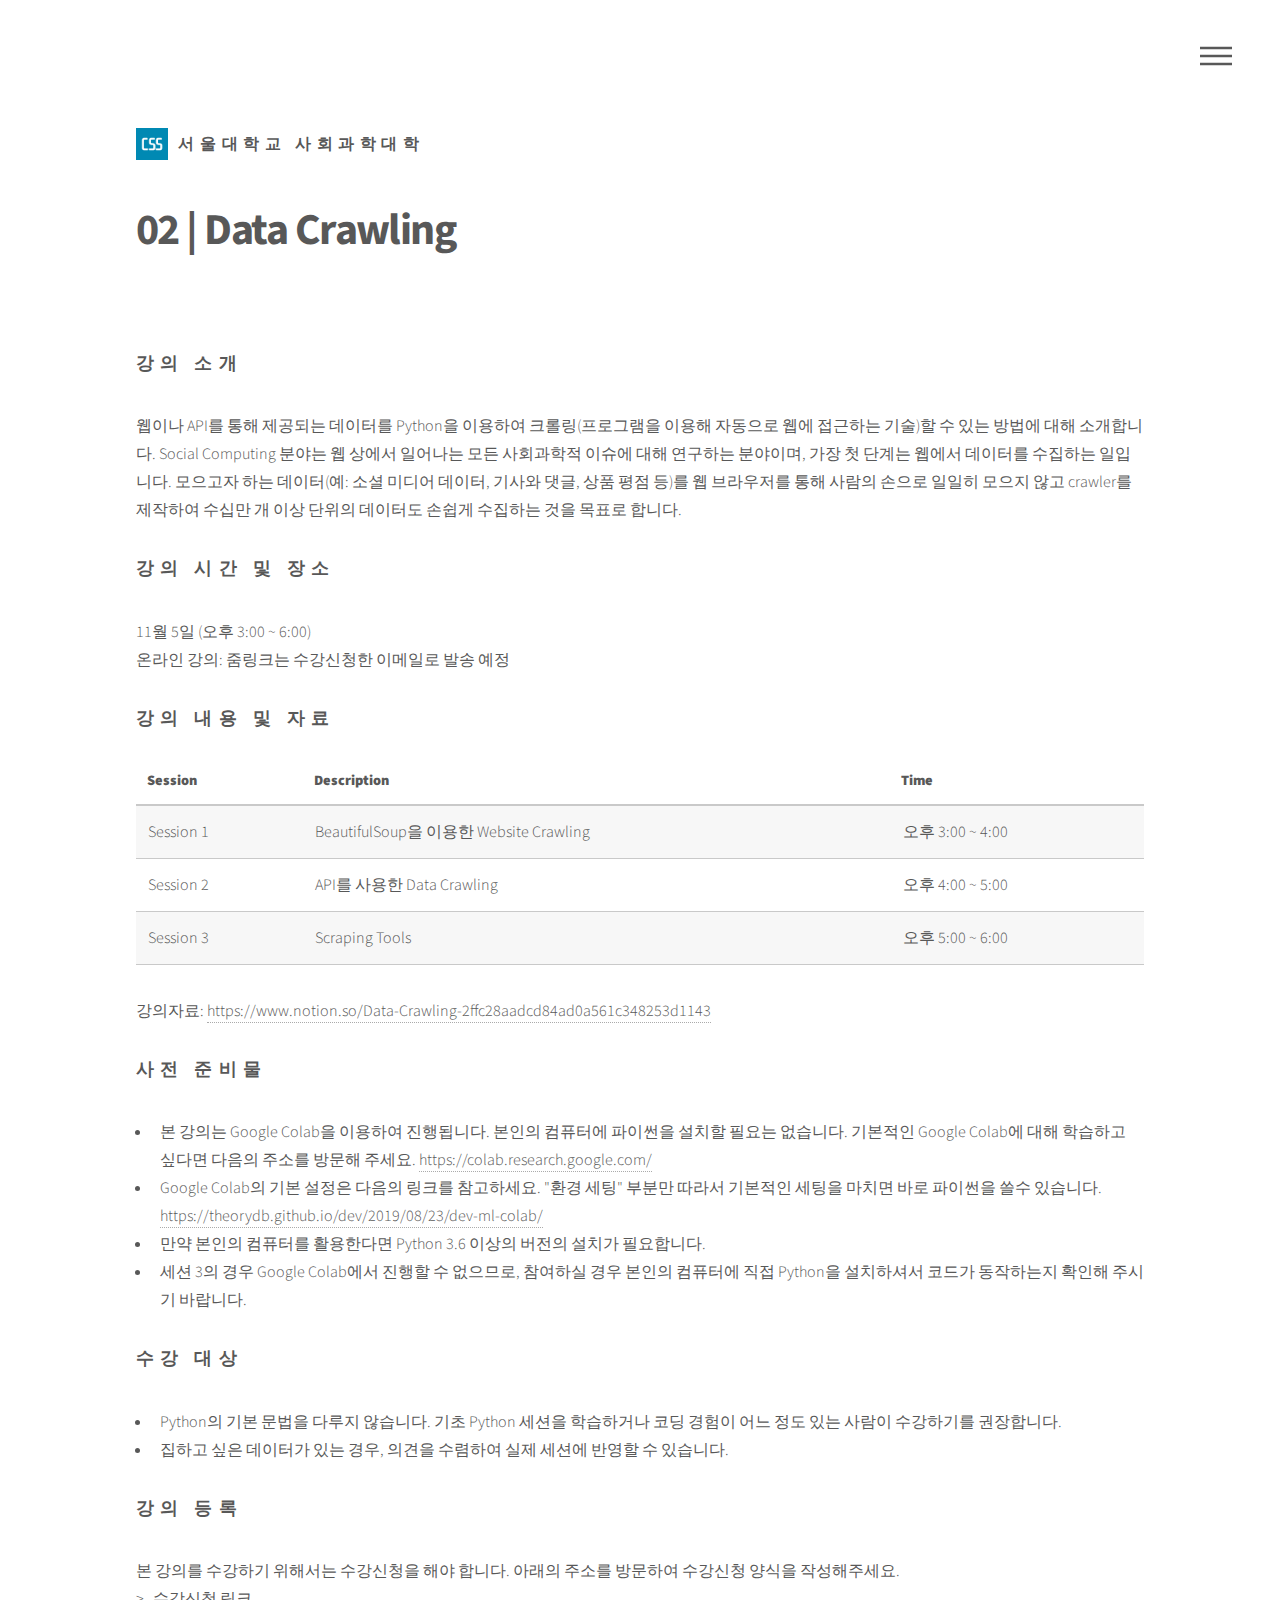
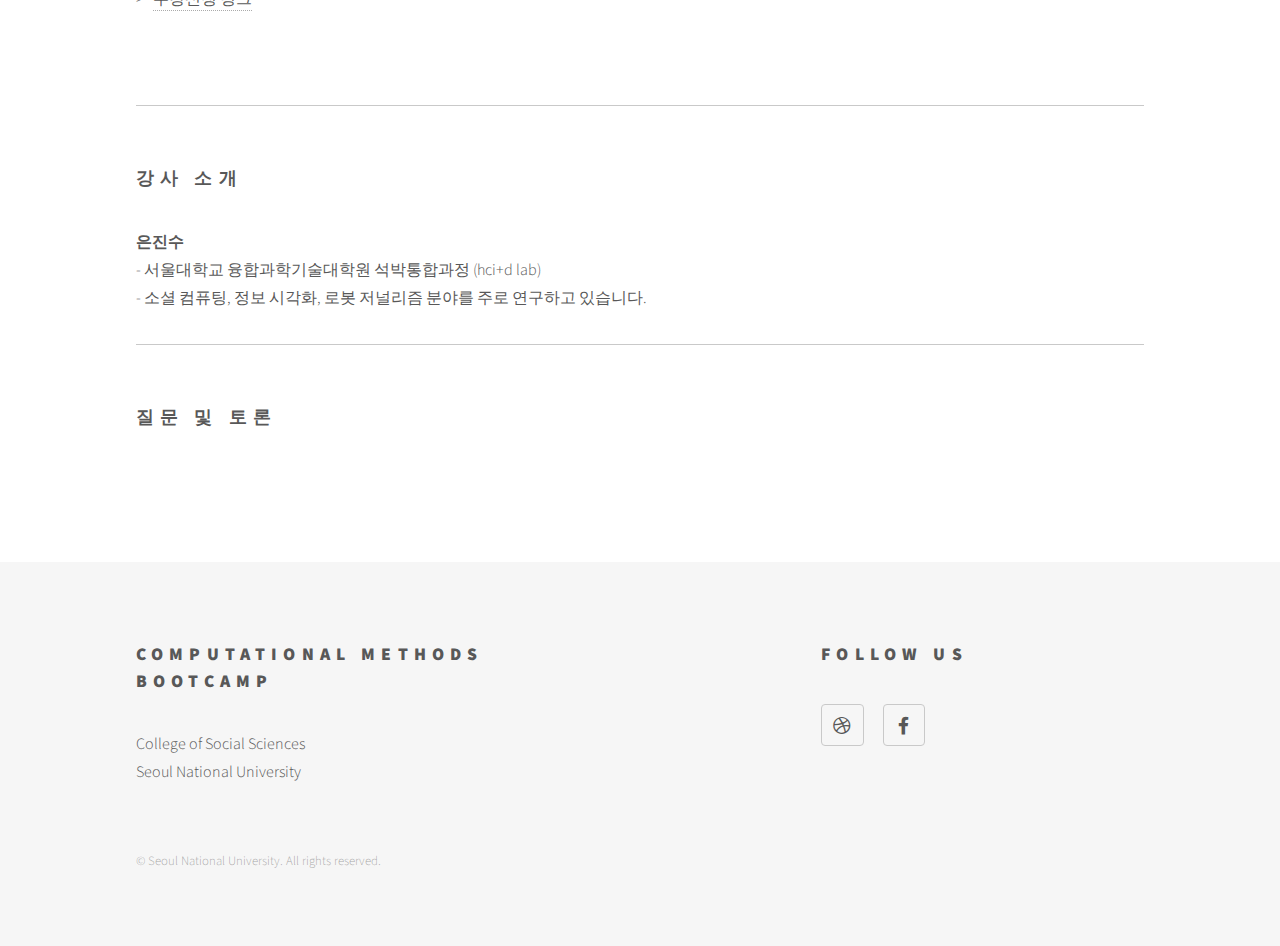
==== crawling.html @ de2cc127 "크롤링 오타 및 표현 수정" ====
<!DOCTYPE HTML>
<!--
	Phantom by HTML5 UP
	html5up.net | @ajlkn
	Free for personal and commercial use under the CCA 3.0 license (html5up.net/license)
-->
<html>
	<head>
		<title>Computational Methods Bootcamp | Data Crawling</title>
		<meta charset="utf-8" />
		<meta name="viewport" content="width=device-width, initial-scale=1, user-scalable=no" />
		<link rel="stylesheet" href="assets/css/main.css" />
		<noscript><link rel="stylesheet" href="assets/css/noscript.css" /></noscript>
	</head>
	<body class="is-preload">
		<!-- Wrapper -->
			<div id="wrapper">

				<!-- Header -->
					<header id="header">
						<div class="inner">

							<!-- Logo -->
								<a href="index.html" class="logo">
									<span class="symbol"><img src="images/css_logo.png" alt="" /></span><span class="title">서울대학교 사회과학대학</span>
								</a>

							<!-- Nav -->
								<nav>
									<ul>
										<li><a href="#menu">Menu</a></li>
									</ul>
								</nav>

						</div>
					</header>

				<!-- Menu -->
					<nav id="menu">
						<h2>Menu</h2>
						<ul>
							<li><a href="index.html">Home</a></li>
							<li><a href="python.html">01 Basic Python</a></li>
							<li><a href="crawling.html">02. Data Crawling</a></li>
							<li><a href="statistics.html">03. Basic Statistics with R</a></li>
							<li><a href="visualization.html">04. Visualization</a></li>
							<li><a href="sna.html">05. Social Network Analysis</a></li>
							<li><a href="nlp.html">06. Natural Language Processing</a></li>
							<li><a href="ml.html">07. Machine Learning</a></li>
						</ul>
					</nav>

				<!-- Main -->
					<div id="main">
						<div class="inner">
							<h1>02 | Data Crawling</h1>
							<span class="image main"><img src="images/crawling-01.jpg" alt="" /></span>
							
							<h2>강의 소개</h2>
							<p>
							웹이나 API를 통해 제공되는 데이터를 Python을 이용하여 크롤링(프로그램을 이용해 자동으로 웹에 접근하는 기술)할 수 있는 방법에 대해 소개합니다. 
							Social Computing 분야는 웹 상에서 일어나는 모든 사회과학적 이슈에 대해 연구하는 분야이며, 가장 첫 단계는 웹에서 데이터를 수집하는 일입니다. 
							모으고자 하는 데이터(예: 소셜 미디어 데이터, 기사와 댓글, 상품 평점 등)를 웹 브라우저를 통해 사람의 손으로 일일히 모으지 않고 crawler를 제작하여 수십만 개 이상 단위의 데이터도 손쉽게 수집하는 것을 목표로 합니다.
							</p>
							
							<h2>강의 시간 및 장소</h2>
							<p>11월 5일 (오후 3:00 ~ 6:00)<br>온라인 강의: 줌링크는 수강신청한 이메일로 발송 예정</p>

							<h2>강의 내용 및 자료</h2>
							<div class="table-wrapper">
								<table>
									<thead>
										<tr>
											<th>Session</th>
											<th>Description</th>
											<th>Time</th>
										</tr>
									</thead>
									<tbody>
										<tr>
											<td>Session 1</td>
											<td>BeautifulSoup을 이용한 Website Crawling</td>
											<td>오후 3:00 ~ 4:00</td>
										</tr>
										<tr>
											<td>Session 2</td>
											<td>API를 사용한 Data Crawling</td>
											<td>오후 4:00 ~ 5:00</td>
										</tr>
										<tr>
											<td>Session 3</td>
											<td>Scraping Tools</td>
											<td>오후 5:00 ~ 6:00</td>
										</tr>
									</tbody>
								</table>
								<p>강의자료: <a href="https://www.notion.so/Data-Crawling-2ffc28aadcd84ad0a561c348253d1143">https://www.notion.so/Data-Crawling-2ffc28aadcd84ad0a561c348253d1143</a></p>
							</div>

							<h2>사전 준비물</h2>
							<ul>
								<li>본 강의는 Google Colab을 이용하여 진행됩니다. 본인의 컴퓨터에 파이썬을 설치할 필요는 없습니다. 기본적인 Google Colab에 대해 학습하고 싶다면 다음의 주소를 방문해 주세요. <a href="https://colab.research.google.com/">https://colab.research.google.com/</a></li>
								<li>Google Colab의 기본 설정은 다음의 링크를 참고하세요. "환경 세팅" 부분만 따라서 기본적인 세팅을 마치면 바로 파이썬을 쓸수 있습니다. <a href="https://theorydb.github.io/dev/2019/08/23/dev-ml-colab/">https://theorydb.github.io/dev/2019/08/23/dev-ml-colab/</a></li>								
								<li>만약 본인의 컴퓨터를 활용한다면 Python 3.6 이상의 버전의 설치가 필요합니다.</li>
								<li>세션 3의 경우 Google Colab에서 진행할 수 없으므로, 참여하실 경우 본인의 컴퓨터에 직접 Python을 설치하셔서 코드가 동작하는지 확인해 주시기 바랍니다.</li>
							</ul>

							<h2>수강 대상</h2>
							<ul>
								<li>Python의 기본 문법을 다루지 않습니다. 기초 Python 세션을 학습하거나 코딩 경험이 어느 정도 있는 사람이 수강하기를 권장합니다.</li>
								<li>집하고 싶은 데이터가 있는 경우, 의견을 수렴하여 실제 세션에 반영할 수 있습니다.</li>
							</ul>

							<h2>강의 등록</h2>
							<p>
								본 강의를 수강하기 위해서는 수강신청을 해야 합니다. 아래의 주소를 방문하여 수강신청 양식을 작성해주세요.<br>
								&gt;&nbsp;&nbsp;&nbsp;<a href="https://forms.gle/KwuyoWpamJfYa3Sb7">수강신청 링크</a>
							</p>

							<br>
							<hr>
							<br>
							<h2>강사 소개</h2>
							<p>
							<strong>은진수</strong><br>
							- 서울대학교 융합과학기술대학원 석박통합과정 (hci+d lab)<br>
							- 소셜 컴퓨팅, 정보 시각화, 로봇 저널리즘 분야를 주로 연구하고 있습니다.

							<br>
							<hr>
							<br>
							<h2>질문 및 토론</h2>
							<div id="disqus_thread"></div>
							<script>

							/**
							*  RECOMMENDED CONFIGURATION VARIABLES: EDIT AND UNCOMMENT THE SECTION BELOW TO INSERT DYNAMIC VALUES FROM YOUR PLATFORM OR CMS.
							*  LEARN WHY DEFINING THESE VARIABLES IS IMPORTANT: https://disqus.com/admin/universalcode/#configuration-variables*/
							/*
							var disqus_config = function () {
							this.page.url = PAGE_URL;  // Replace PAGE_URL with your page's canonical URL variable
							this.page.identifier = PAGE_IDENTIFIER; // Replace PAGE_IDENTIFIER with your page's unique identifier variable
							};
							*/
							(function() { // DON'T EDIT BELOW THIS LINE
							var d = document, s = d.createElement('script');
							s.src = 'https://https-csssnu-github-io-method-bootcamp.disqus.com/embed.js';
							s.setAttribute('data-timestamp', +new Date());
							(d.head || d.body).appendChild(s);
							})();
							</script>
							<noscript>Please enable JavaScript to view the <a href="https://disqus.com/?ref_noscript">comments powered by Disqus.</a></noscript>

						</div>
					</div>

				<!-- Footer -->
					<footer id="footer">
						<div class="inner">
							<section>
								<h2>Computational Methods<br>Bootcamp</h2>
								<p>
								College of Social Sciences<br>
								Seoul National University
								</p>

							</section>
							<section>
								<h2>Follow Us</h2>
								<ul class="icons">
									<li><a href="http://social.snu.ac.kr" class="icon brands style2 fa-dribbble"><span class="label">Homepage</span></a></li>
									<li><a href="https://www.facebook.com/csssnu/" class="icon brands style2 fa-facebook-f"><span class="label">Facebook</span></a></li>
								</ul>
							</section>
							<ul class="copyright">
								<li>&copy; Seoul National University. All rights reserved.</li>
							</ul>
						</div>
					</footer>

			</div>

			</div>

		<!-- Scripts -->
			<script src="assets/js/jquery.min.js"></script>
			<script src="assets/js/browser.min.js"></script>
			<script src="assets/js/breakpoints.min.js"></script>
			<script src="assets/js/util.js"></script>
			<script src="assets/js/main.js"></script>

	</body>
</html>
---- assets/css/main.css ----
@import url(fontawesome-all.min.css);
@import url("https://fonts.googleapis.com/css?family=Source+Sans+Pro:300,700,900");

/*
	Phantom by HTML5 UP
	html5up.net | @ajlkn
	Free for personal and commercial use under the CCA 3.0 license (html5up.net/license)
*/

html, body, div, span, applet, object,
iframe, h1, h2, h3, h4, h5, h6, p, blockquote,
pre, a, abbr, acronym, address, big, cite,
code, del, dfn, em, img, ins, kbd, q, s, samp,
small, strike, strong, sub, sup, tt, var, b,
u, i, center, dl, dt, dd, ol, ul, li, fieldset,
form, label, legend, table, caption, tbody,
tfoot, thead, tr, th, td, article, aside,
canvas, details, embed, figure, figcaption,
footer, header, hgroup, menu, nav, output, ruby,
section, summary, time, mark, audio, video {
	margin: 0;
	padding: 0;
	border: 0;
	font-size: 100%;
	font: inherit;
	vertical-align: baseline;}

article, aside, details, figcaption, figure,
footer, header, hgroup, menu, nav, section {
	display: block;}

body {
	line-height: 1;
}

ol, ul {
	list-style: none;
}

blockquote, q {
	quotes: none;
}

	blockquote:before, blockquote:after, q:before, q:after {
		content: '';
		content: none;
	}

table {
	border-collapse: collapse;
	border-spacing: 0;
}

body {
	-webkit-text-size-adjust: none;
}

mark {
	background-color: transparent;
	color: inherit;
}

input::-moz-focus-inner {
	border: 0;
	padding: 0;
}

input, select, textarea {
	-moz-appearance: none;
	-webkit-appearance: none;
	-ms-appearance: none;
	appearance: none;
}

/* Basic */

	@-ms-viewport {
		width: device-width;
	}

	body {
		-ms-overflow-style: scrollbar;
	}

	@media screen and (max-width: 480px) {

		html, body {
			min-width: 320px;
		}

	}

	html {
		box-sizing: border-box;
	}

	*, *:before, *:after {
		box-sizing: inherit;
	}

	body {
		background: #ffffff;
	}

		body.is-preload *, body.is-preload *:before, body.is-preload *:after {
			-moz-animation: none !important;
			-webkit-animation: none !important;
			-ms-animation: none !important;
			animation: none !important;
			-moz-transition: none !important;
			-webkit-transition: none !important;
			-ms-transition: none !important;
			transition: none !important;
		}

/* Type */

	body, input, select, textarea {
		color: #585858;
		font-family: "Source Sans Pro", Helvetica, sans-serif;
		font-size: 16pt;
		font-weight: 300;
		line-height: 1.75;
	}

		@media screen and (max-width: 1680px) {

			body, input, select, textarea {
				font-size: 14pt;
			}

		}

		@media screen and (max-width: 1280px) {

			body, input, select, textarea {
				font-size: 12pt;
			}

		}

	a {
		-moz-transition: border-bottom-color 0.2s ease, color 0.2s ease;
		-webkit-transition: border-bottom-color 0.2s ease, color 0.2s ease;
		-ms-transition: border-bottom-color 0.2s ease, color 0.2s ease;
		transition: border-bottom-color 0.2s ease, color 0.2s ease;
		text-decoration: none;
		color: #585858;
		border-bottom: dotted 1px rgba(88, 88, 88, 0.5);
	}

		a:hover {
			border-bottom-color: transparent;
			color: #f2849e !important;
		}

	strong, b {
		font-weight: 900;
	}

	em, i {
		font-style: italic;
	}

	p {
		margin: 0 0 2em 0;
	}

	h1 {
		font-size: 2.75em;
		font-weight: 700;
		line-height: 1.3;
		margin: 0 0 1em 0;
		letter-spacing: -0.035em;
	}

		h1 a {
			color: inherit;
		}

		@media screen and (max-width: 736px) {

			h1 {
				font-size: 2em;
				margin: 0 0 1em 0;
			}

		}

		@media screen and (max-width: 360px) {

			h1 {
				font-size: 1.75em;
			}

		}

	h2, h3, h4, h5, h6 {
		font-weight: 900;
		line-height: 1.5;
		margin: 0 0 2em 0;
		text-transform: uppercase;
		letter-spacing: 0.35em;
	}

		h2 a, h3 a, h4 a, h5 a, h6 a {
			color: inherit;
		}

	h2 {
		font-size: 1.1em;
	}

	h3 {
		font-size: 1em;
	}

	h4 {
		font-size: 0.8em;
	}

	h5 {
		font-size: 0.8em;
	}

	h6 {
		font-size: 0.8em;
	}

	@media screen and (max-width: 980px) {

		h1 br, h2 br, h3 br, h4 br, h5 br, h6 br {
			display: none;
		}

	}

	@media screen and (max-width: 736px) {

		h2 {
			font-size: 1em;
		}

		h3 {
			font-size: 0.8em;
		}

	}

	sub {
		font-size: 0.8em;
		position: relative;
		top: 0.5em;
	}

	sup {
		font-size: 0.8em;
		position: relative;
		top: -0.5em;
	}

	blockquote {
		border-left: solid 4px #c9c9c9;
		font-style: italic;
		margin: 0 0 2em 0;
		padding: 0.5em 0 0.5em 2em;
	}

	code {
		background: rgba(144, 144, 144, 0.075);
		border-radius: 4px;
		border: solid 1px #c9c9c9;
		font-family: "Courier New", monospace;
		font-size: 0.9em;
		margin: 0 0.25em;
		padding: 0.25em 0.65em;
	}

	pre {
		-webkit-overflow-scrolling: touch;
		font-family: "Courier New", monospace;
		font-size: 0.9em;
		margin: 0 0 2em 0;
	}

		pre code {
			display: block;
			line-height: 1.75;
			padding: 1em 1.5em;
			overflow-x: auto;
		}

	hr {
		border: 0;
		border-bottom: solid 1px #c9c9c9;
		margin: 2em 0;
	}

		hr.major {
			margin: 3em 0;
		}

	.align-left {
		text-align: left;
	}

	.align-center {
		text-align: center;
	}

	.align-right {
		text-align: right;
	}

/* Row */

	.row {
		display: flex;
		flex-wrap: wrap;
		box-sizing: border-box;
		align-items: stretch;
	}

		.row > * {
			box-sizing: border-box;
		}

		.row.gtr-uniform > * > :last-child {
			margin-bottom: 0;
		}

		.row.aln-left {
			justify-content: flex-start;
		}

		.row.aln-center {
			justify-content: center;
		}

		.row.aln-right {
			justify-content: flex-end;
		}

		.row.aln-top {
			align-items: flex-start;
		}

		.row.aln-middle {
			align-items: center;
		}

		.row.aln-bottom {
			align-items: flex-end;
		}

		.row > .imp {
			order: -1;
		}

		.row > .col-1 {
			width: 8.33333%;
		}

		.row > .off-1 {
			margin-left: 8.33333%;
		}

		.row > .col-2 {
			width: 16.66667%;
		}

		.row > .off-2 {
			margin-left: 16.66667%;
		}

		.row > .col-3 {
			width: 25%;
		}

		.row > .off-3 {
			margin-left: 25%;
		}

		.row > .col-4 {
			width: 33.33333%;
		}

		.row > .off-4 {
			margin-left: 33.33333%;
		}

		.row > .col-5 {
			width: 41.66667%;
		}

		.row > .off-5 {
			margin-left: 41.66667%;
		}

		.row > .col-6 {
			width: 50%;
		}

		.row > .off-6 {
			margin-left: 50%;
		}

		.row > .col-7 {
			width: 58.33333%;
		}

		.row > .off-7 {
			margin-left: 58.33333%;
		}

		.row > .col-8 {
			width: 66.66667%;
		}

		.row > .off-8 {
			margin-left: 66.66667%;
		}

		.row > .col-9 {
			width: 75%;
		}

		.row > .off-9 {
			margin-left: 75%;
		}

		.row > .col-10 {
			width: 83.33333%;
		}

		.row > .off-10 {
			margin-left: 83.33333%;
		}

		.row > .col-11 {
			width: 91.66667%;
		}

		.row > .off-11 {
			margin-left: 91.66667%;
		}

		.row > .col-12 {
			width: 100%;
		}

		.row > .off-12 {
			margin-left: 100%;
		}

		.row.gtr-0 {
			margin-top: 0;
			margin-left: 0em;
		}

			.row.gtr-0 > * {
				padding: 0 0 0 0em;
			}

			.row.gtr-0.gtr-uniform {
				margin-top: 0em;
			}

				.row.gtr-0.gtr-uniform > * {
					padding-top: 0em;
				}

		.row.gtr-25 {
			margin-top: 0;
			margin-left: -0.5em;
		}

			.row.gtr-25 > * {
				padding: 0 0 0 0.5em;
			}

			.row.gtr-25.gtr-uniform {
				margin-top: -0.5em;
			}

				.row.gtr-25.gtr-uniform > * {
					padding-top: 0.5em;
				}

		.row.gtr-50 {
			margin-top: 0;
			margin-left: -1em;
		}

			.row.gtr-50 > * {
				padding: 0 0 0 1em;
			}

			.row.gtr-50.gtr-uniform {
				margin-top: -1em;
			}

				.row.gtr-50.gtr-uniform > * {
					padding-top: 1em;
				}

		.row {
			margin-top: 0;
			margin-left: -2em;
		}

			.row > * {
				padding: 0 0 0 2em;
			}

			.row.gtr-uniform {
				margin-top: -2em;
			}

				.row.gtr-uniform > * {
					padding-top: 2em;
				}

		.row.gtr-150 {
			margin-top: 0;
			margin-left: -3em;
		}

			.row.gtr-150 > * {
				padding: 0 0 0 3em;
			}

			.row.gtr-150.gtr-uniform {
				margin-top: -3em;
			}

				.row.gtr-150.gtr-uniform > * {
					padding-top: 3em;
				}

		.row.gtr-200 {
			margin-top: 0;
			margin-left: -4em;
		}

			.row.gtr-200 > * {
				padding: 0 0 0 4em;
			}

			.row.gtr-200.gtr-uniform {
				margin-top: -4em;
			}

				.row.gtr-200.gtr-uniform > * {
					padding-top: 4em;
				}

		@media screen and (max-width: 1680px) {

			.row {
				display: flex;
				flex-wrap: wrap;
				box-sizing: border-box;
				align-items: stretch;
			}

				.row > * {
					box-sizing: border-box;
				}

				.row.gtr-uniform > * > :last-child {
					margin-bottom: 0;
				}

				.row.aln-left {
					justify-content: flex-start;
				}

				.row.aln-center {
					justify-content: center;
				}

				.row.aln-right {
					justify-content: flex-end;
				}

				.row.aln-top {
					align-items: flex-start;
				}

				.row.aln-middle {
					align-items: center;
				}

				.row.aln-bottom {
					align-items: flex-end;
				}

				.row > .imp-xlarge {
					order: -1;
				}

				.row > .col-1-xlarge {
					width: 8.33333%;
				}

				.row > .off-1-xlarge {
					margin-left: 8.33333%;
				}

				.row > .col-2-xlarge {
					width: 16.66667%;
				}

				.row > .off-2-xlarge {
					margin-left: 16.66667%;
				}

				.row > .col-3-xlarge {
					width: 25%;
				}

				.row > .off-3-xlarge {
					margin-left: 25%;
				}

				.row > .col-4-xlarge {
					width: 33.33333%;
				}

				.row > .off-4-xlarge {
					margin-left: 33.33333%;
				}

				.row > .col-5-xlarge {
					width: 41.66667%;
				}

				.row > .off-5-xlarge {
					margin-left: 41.66667%;
				}

				.row > .col-6-xlarge {
					width: 50%;
				}

				.row > .off-6-xlarge {
					margin-left: 50%;
				}

				.row > .col-7-xlarge {
					width: 58.33333%;
				}

				.row > .off-7-xlarge {
					margin-left: 58.33333%;
				}

				.row > .col-8-xlarge {
					width: 66.66667%;
				}

				.row > .off-8-xlarge {
					margin-left: 66.66667%;
				}

				.row > .col-9-xlarge {
					width: 75%;
				}

				.row > .off-9-xlarge {
					margin-left: 75%;
				}

				.row > .col-10-xlarge {
					width: 83.33333%;
				}

				.row > .off-10-xlarge {
					margin-left: 83.33333%;
				}

				.row > .col-11-xlarge {
					width: 91.66667%;
				}

				.row > .off-11-xlarge {
					margin-left: 91.66667%;
				}

				.row > .col-12-xlarge {
					width: 100%;
				}

				.row > .off-12-xlarge {
					margin-left: 100%;
				}

				.row.gtr-0 {
					margin-top: 0;
					margin-left: 0em;
				}

					.row.gtr-0 > * {
						padding: 0 0 0 0em;
					}

					.row.gtr-0.gtr-uniform {
						margin-top: 0em;
					}

						.row.gtr-0.gtr-uniform > * {
							padding-top: 0em;
						}

				.row.gtr-25 {
					margin-top: 0;
					margin-left: -0.5em;
				}

					.row.gtr-25 > * {
						padding: 0 0 0 0.5em;
					}

					.row.gtr-25.gtr-uniform {
						margin-top: -0.5em;
					}

						.row.gtr-25.gtr-uniform > * {
							padding-top: 0.5em;
						}

				.row.gtr-50 {
					margin-top: 0;
					margin-left: -1em;
				}

					.row.gtr-50 > * {
						padding: 0 0 0 1em;
					}

					.row.gtr-50.gtr-uniform {
						margin-top: -1em;
					}

						.row.gtr-50.gtr-uniform > * {
							padding-top: 1em;
						}

				.row {
					margin-top: 0;
					margin-left: -2em;
				}

					.row > * {
						padding: 0 0 0 2em;
					}

					.row.gtr-uniform {
						margin-top: -2em;
					}

						.row.gtr-uniform > * {
							padding-top: 2em;
						}

				.row.gtr-150 {
					margin-top: 0;
					margin-left: -3em;
				}

					.row.gtr-150 > * {
						padding: 0 0 0 3em;
					}

					.row.gtr-150.gtr-uniform {
						margin-top: -3em;
					}

						.row.gtr-150.gtr-uniform > * {
							padding-top: 3em;
						}

				.row.gtr-200 {
					margin-top: 0;
					margin-left: -4em;
				}

					.row.gtr-200 > * {
						padding: 0 0 0 4em;
					}

					.row.gtr-200.gtr-uniform {
						margin-top: -4em;
					}

						.row.gtr-200.gtr-uniform > * {
							padding-top: 4em;
						}

		}

		@media screen and (max-width: 1280px) {

			.row {
				display: flex;
				flex-wrap: wrap;
				box-sizing: border-box;
				align-items: stretch;
			}

				.row > * {
					box-sizing: border-box;
				}

				.row.gtr-uniform > * > :last-child {
					margin-bottom: 0;
				}

				.row.aln-left {
					justify-content: flex-start;
				}

				.row.aln-center {
					justify-content: center;
				}

				.row.aln-right {
					justify-content: flex-end;
				}

				.row.aln-top {
					align-items: flex-start;
				}

				.row.aln-middle {
					align-items: center;
				}

				.row.aln-bottom {
					align-items: flex-end;
				}

				.row > .imp-large {
					order: -1;
				}

				.row > .col-1-large {
					width: 8.33333%;
				}

				.row > .off-1-large {
					margin-left: 8.33333%;
				}

				.row > .col-2-large {
					width: 16.66667%;
				}

				.row > .off-2-large {
					margin-left: 16.66667%;
				}

				.row > .col-3-large {
					width: 25%;
				}

				.row > .off-3-large {
					margin-left: 25%;
				}

				.row > .col-4-large {
					width: 33.33333%;
				}

				.row > .off-4-large {
					margin-left: 33.33333%;
				}

				.row > .col-5-large {
					width: 41.66667%;
				}

				.row > .off-5-large {
					margin-left: 41.66667%;
				}

				.row > .col-6-large {
					width: 50%;
				}

				.row > .off-6-large {
					margin-left: 50%;
				}

				.row > .col-7-large {
					width: 58.33333%;
				}

				.row > .off-7-large {
					margin-left: 58.33333%;
				}

				.row > .col-8-large {
					width: 66.66667%;
				}

				.row > .off-8-large {
					margin-left: 66.66667%;
				}

				.row > .col-9-large {
					width: 75%;
				}

				.row > .off-9-large {
					margin-left: 75%;
				}

				.row > .col-10-large {
					width: 83.33333%;
				}

				.row > .off-10-large {
					margin-left: 83.33333%;
				}

				.row > .col-11-large {
					width: 91.66667%;
				}

				.row > .off-11-large {
					margin-left: 91.66667%;
				}

				.row > .col-12-large {
					width: 100%;
				}

				.row > .off-12-large {
					margin-left: 100%;
				}

				.row.gtr-0 {
					margin-top: 0;
					margin-left: 0em;
				}

					.row.gtr-0 > * {
						padding: 0 0 0 0em;
					}

					.row.gtr-0.gtr-uniform {
						margin-top: 0em;
					}

						.row.gtr-0.gtr-uniform > * {
							padding-top: 0em;
						}

				.row.gtr-25 {
					margin-top: 0;
					margin-left: -0.5em;
				}

					.row.gtr-25 > * {
						padding: 0 0 0 0.5em;
					}

					.row.gtr-25.gtr-uniform {
						margin-top: -0.5em;
					}

						.row.gtr-25.gtr-uniform > * {
							padding-top: 0.5em;
						}

				.row.gtr-50 {
					margin-top: 0;
					margin-left: -1em;
				}

					.row.gtr-50 > * {
						padding: 0 0 0 1em;
					}

					.row.gtr-50.gtr-uniform {
						margin-top: -1em;
					}

						.row.gtr-50.gtr-uniform > * {
							padding-top: 1em;
						}

				.row {
					margin-top: 0;
					margin-left: -2em;
				}

					.row > * {
						padding: 0 0 0 2em;
					}

					.row.gtr-uniform {
						margin-top: -2em;
					}

						.row.gtr-uniform > * {
							padding-top: 2em;
						}

				.row.gtr-150 {
					margin-top: 0;
					margin-left: -3em;
				}

					.row.gtr-150 > * {
						padding: 0 0 0 3em;
					}

					.row.gtr-150.gtr-uniform {
						margin-top: -3em;
					}

						.row.gtr-150.gtr-uniform > * {
							padding-top: 3em;
						}

				.row.gtr-200 {
					margin-top: 0;
					margin-left: -4em;
				}

					.row.gtr-200 > * {
						padding: 0 0 0 4em;
					}

					.row.gtr-200.gtr-uniform {
						margin-top: -4em;
					}

						.row.gtr-200.gtr-uniform > * {
							padding-top: 4em;
						}

		}

		@media screen and (max-width: 980px) {

			.row {
				display: flex;
				flex-wrap: wrap;
				box-sizing: border-box;
				align-items: stretch;
			}

				.row > * {
					box-sizing: border-box;
				}

				.row.gtr-uniform > * > :last-child {
					margin-bottom: 0;
				}

				.row.aln-left {
					justify-content: flex-start;
				}

				.row.aln-center {
					justify-content: center;
				}

				.row.aln-right {
					justify-content: flex-end;
				}

				.row.aln-top {
					align-items: flex-start;
				}

				.row.aln-middle {
					align-items: center;
				}

				.row.aln-bottom {
					align-items: flex-end;
				}

				.row > .imp-medium {
					order: -1;
				}

				.row > .col-1-medium {
					width: 8.33333%;
				}

				.row > .off-1-medium {
					margin-left: 8.33333%;
				}

				.row > .col-2-medium {
					width: 16.66667%;
				}

				.row > .off-2-medium {
					margin-left: 16.66667%;
				}

				.row > .col-3-medium {
					width: 25%;
				}

				.row > .off-3-medium {
					margin-left: 25%;
				}

				.row > .col-4-medium {
					width: 33.33333%;
				}

				.row > .off-4-medium {
					margin-left: 33.33333%;
				}

				.row > .col-5-medium {
					width: 41.66667%;
				}

				.row > .off-5-medium {
					margin-left: 41.66667%;
				}

				.row > .col-6-medium {
					width: 50%;
				}

				.row > .off-6-medium {
					margin-left: 50%;
				}

				.row > .col-7-medium {
					width: 58.33333%;
				}

				.row > .off-7-medium {
					margin-left: 58.33333%;
				}

				.row > .col-8-medium {
					width: 66.66667%;
				}

				.row > .off-8-medium {
					margin-left: 66.66667%;
				}

				.row > .col-9-medium {
					width: 75%;
				}

				.row > .off-9-medium {
					margin-left: 75%;
				}

				.row > .col-10-medium {
					width: 83.33333%;
				}

				.row > .off-10-medium {
					margin-left: 83.33333%;
				}

				.row > .col-11-medium {
					width: 91.66667%;
				}

				.row > .off-11-medium {
					margin-left: 91.66667%;
				}

				.row > .col-12-medium {
					width: 100%;
				}

				.row > .off-12-medium {
					margin-left: 100%;
				}

				.row.gtr-0 {
					margin-top: 0;
					margin-left: 0em;
				}

					.row.gtr-0 > * {
						padding: 0 0 0 0em;
					}

					.row.gtr-0.gtr-uniform {
						margin-top: 0em;
					}

						.row.gtr-0.gtr-uniform > * {
							padding-top: 0em;
						}

				.row.gtr-25 {
					margin-top: 0;
					margin-left: -0.375em;
				}

					.row.gtr-25 > * {
						padding: 0 0 0 0.375em;
					}

					.row.gtr-25.gtr-uniform {
						margin-top: -0.375em;
					}

						.row.gtr-25.gtr-uniform > * {
							padding-top: 0.375em;
						}

				.row.gtr-50 {
					margin-top: 0;
					margin-left: -0.75em;
				}

					.row.gtr-50 > * {
						padding: 0 0 0 0.75em;
					}

					.row.gtr-50.gtr-uniform {
						margin-top: -0.75em;
					}

						.row.gtr-50.gtr-uniform > * {
							padding-top: 0.75em;
						}

				.row {
					margin-top: 0;
					margin-left: -1.5em;
				}

					.row > * {
						padding: 0 0 0 1.5em;
					}

					.row.gtr-uniform {
						margin-top: -1.5em;
					}

						.row.gtr-uniform > * {
							padding-top: 1.5em;
						}

				.row.gtr-150 {
					margin-top: 0;
					margin-left: -2.25em;
				}

					.row.gtr-150 > * {
						padding: 0 0 0 2.25em;
					}

					.row.gtr-150.gtr-uniform {
						margin-top: -2.25em;
					}

						.row.gtr-150.gtr-uniform > * {
							padding-top: 2.25em;
						}

				.row.gtr-200 {
					margin-top: 0;
					margin-left: -3em;
				}

					.row.gtr-200 > * {
						padding: 0 0 0 3em;
					}

					.row.gtr-200.gtr-uniform {
						margin-top: -3em;
					}

						.row.gtr-200.gtr-uniform > * {
							padding-top: 3em;
						}

		}

		@media screen and (max-width: 736px) {

			.row {
				display: flex;
				flex-wrap: wrap;
				box-sizing: border-box;
				align-items: stretch;
			}

				.row > * {
					box-sizing: border-box;
				}

				.row.gtr-uniform > * > :last-child {
					margin-bottom: 0;
				}

				.row.aln-left {
					justify-content: flex-start;
				}

				.row.aln-center {
					justify-content: center;
				}

				.row.aln-right {
					justify-content: flex-end;
				}

				.row.aln-top {
					align-items: flex-start;
				}

				.row.aln-middle {
					align-items: center;
				}

				.row.aln-bottom {
					align-items: flex-end;
				}

				.row > .imp-small {
					order: -1;
				}

				.row > .col-1-small {
					width: 8.33333%;
				}

				.row > .off-1-small {
					margin-left: 8.33333%;
				}

				.row > .col-2-small {
					width: 16.66667%;
				}

				.row > .off-2-small {
					margin-left: 16.66667%;
				}

				.row > .col-3-small {
					width: 25%;
				}

				.row > .off-3-small {
					margin-left: 25%;
				}

				.row > .col-4-small {
					width: 33.33333%;
				}

				.row > .off-4-small {
					margin-left: 33.33333%;
				}

				.row > .col-5-small {
					width: 41.66667%;
				}

				.row > .off-5-small {
					margin-left: 41.66667%;
				}

				.row > .col-6-small {
					width: 50%;
				}

				.row > .off-6-small {
					margin-left: 50%;
				}

				.row > .col-7-small {
					width: 58.33333%;
				}

				.row > .off-7-small {
					margin-left: 58.33333%;
				}

				.row > .col-8-small {
					width: 66.66667%;
				}

				.row > .off-8-small {
					margin-left: 66.66667%;
				}

				.row > .col-9-small {
					width: 75%;
				}

				.row > .off-9-small {
					margin-left: 75%;
				}

				.row > .col-10-small {
					width: 83.33333%;
				}

				.row > .off-10-small {
					margin-left: 83.33333%;
				}

				.row > .col-11-small {
					width: 91.66667%;
				}

				.row > .off-11-small {
					margin-left: 91.66667%;
				}

				.row > .col-12-small {
					width: 100%;
				}

				.row > .off-12-small {
					margin-left: 100%;
				}

				.row.gtr-0 {
					margin-top: 0;
					margin-left: 0em;
				}

					.row.gtr-0 > * {
						padding: 0 0 0 0em;
					}

					.row.gtr-0.gtr-uniform {
						margin-top: 0em;
					}

						.row.gtr-0.gtr-uniform > * {
							padding-top: 0em;
						}

				.row.gtr-25 {
					margin-top: 0;
					margin-left: -0.25em;
				}

					.row.gtr-25 > * {
						padding: 0 0 0 0.25em;
					}

					.row.gtr-25.gtr-uniform {
						margin-top: -0.25em;
					}

						.row.gtr-25.gtr-uniform > * {
							padding-top: 0.25em;
						}

				.row.gtr-50 {
					margin-top: 0;
					margin-left: -0.5em;
				}

					.row.gtr-50 > * {
						padding: 0 0 0 0.5em;
					}

					.row.gtr-50.gtr-uniform {
						margin-top: -0.5em;
					}

						.row.gtr-50.gtr-uniform > * {
							padding-top: 0.5em;
						}

				.row {
					margin-top: 0;
					margin-left: -1em;
				}

					.row > * {
						padding: 0 0 0 1em;
					}

					.row.gtr-uniform {
						margin-top: -1em;
					}

						.row.gtr-uniform > * {
							padding-top: 1em;
						}

				.row.gtr-150 {
					margin-top: 0;
					margin-left: -1.5em;
				}

					.row.gtr-150 > * {
						padding: 0 0 0 1.5em;
					}

					.row.gtr-150.gtr-uniform {
						margin-top: -1.5em;
					}

						.row.gtr-150.gtr-uniform > * {
							padding-top: 1.5em;
						}

				.row.gtr-200 {
					margin-top: 0;
					margin-left: -2em;
				}

					.row.gtr-200 > * {
						padding: 0 0 0 2em;
					}

					.row.gtr-200.gtr-uniform {
						margin-top: -2em;
					}

						.row.gtr-200.gtr-uniform > * {
							padding-top: 2em;
						}

		}

		@media screen and (max-width: 480px) {

			.row {
				display: flex;
				flex-wrap: wrap;
				box-sizing: border-box;
				align-items: stretch;
			}

				.row > * {
					box-sizing: border-box;
				}

				.row.gtr-uniform > * > :last-child {
					margin-bottom: 0;
				}

				.row.aln-left {
					justify-content: flex-start;
				}

				.row.aln-center {
					justify-content: center;
				}

				.row.aln-right {
					justify-content: flex-end;
				}

				.row.aln-top {
					align-items: flex-start;
				}

				.row.aln-middle {
					align-items: center;
				}

				.row.aln-bottom {
					align-items: flex-end;
				}

				.row > .imp-xsmall {
					order: -1;
				}

				.row > .col-1-xsmall {
					width: 8.33333%;
				}

				.row > .off-1-xsmall {
					margin-left: 8.33333%;
				}

				.row > .col-2-xsmall {
					width: 16.66667%;
				}

				.row > .off-2-xsmall {
					margin-left: 16.66667%;
				}

				.row > .col-3-xsmall {
					width: 25%;
				}

				.row > .off-3-xsmall {
					margin-left: 25%;
				}

				.row > .col-4-xsmall {
					width: 33.33333%;
				}

				.row > .off-4-xsmall {
					margin-left: 33.33333%;
				}

				.row > .col-5-xsmall {
					width: 41.66667%;
				}

				.row > .off-5-xsmall {
					margin-left: 41.66667%;
				}

				.row > .col-6-xsmall {
					width: 50%;
				}

				.row > .off-6-xsmall {
					margin-left: 50%;
				}

				.row > .col-7-xsmall {
					width: 58.33333%;
				}

				.row > .off-7-xsmall {
					margin-left: 58.33333%;
				}

				.row > .col-8-xsmall {
					width: 66.66667%;
				}

				.row > .off-8-xsmall {
					margin-left: 66.66667%;
				}

				.row > .col-9-xsmall {
					width: 75%;
				}

				.row > .off-9-xsmall {
					margin-left: 75%;
				}

				.row > .col-10-xsmall {
					width: 83.33333%;
				}

				.row > .off-10-xsmall {
					margin-left: 83.33333%;
				}

				.row > .col-11-xsmall {
					width: 91.66667%;
				}

				.row > .off-11-xsmall {
					margin-left: 91.66667%;
				}

				.row > .col-12-xsmall {
					width: 100%;
				}

				.row > .off-12-xsmall {
					margin-left: 100%;
				}

				.row.gtr-0 {
					margin-top: 0;
					margin-left: 0em;
				}

					.row.gtr-0 > * {
						padding: 0 0 0 0em;
					}

					.row.gtr-0.gtr-uniform {
						margin-top: 0em;
					}

						.row.gtr-0.gtr-uniform > * {
							padding-top: 0em;
						}

				.row.gtr-25 {
					margin-top: 0;
					margin-left: -0.25em;
				}

					.row.gtr-25 > * {
						padding: 0 0 0 0.25em;
					}

					.row.gtr-25.gtr-uniform {
						margin-top: -0.25em;
					}

						.row.gtr-25.gtr-uniform > * {
							padding-top: 0.25em;
						}

				.row.gtr-50 {
					margin-top: 0;
					margin-left: -0.5em;
				}

					.row.gtr-50 > * {
						padding: 0 0 0 0.5em;
					}

					.row.gtr-50.gtr-uniform {
						margin-top: -0.5em;
					}

						.row.gtr-50.gtr-uniform > * {
							padding-top: 0.5em;
						}

				.row {
					margin-top: 0;
					margin-left: -1em;
				}

					.row > * {
						padding: 0 0 0 1em;
					}

					.row.gtr-uniform {
						margin-top: -1em;
					}

						.row.gtr-uniform > * {
							padding-top: 1em;
						}

				.row.gtr-150 {
					margin-top: 0;
					margin-left: -1.5em;
				}

					.row.gtr-150 > * {
						padding: 0 0 0 1.5em;
					}

					.row.gtr-150.gtr-uniform {
						margin-top: -1.5em;
					}

						.row.gtr-150.gtr-uniform > * {
							padding-top: 1.5em;
						}

				.row.gtr-200 {
					margin-top: 0;
					margin-left: -2em;
				}

					.row.gtr-200 > * {
						padding: 0 0 0 2em;
					}

					.row.gtr-200.gtr-uniform {
						margin-top: -2em;
					}

						.row.gtr-200.gtr-uniform > * {
							padding-top: 2em;
						}

		}

/* Section/Article */

	section.special, article.special {
		text-align: center;
	}

	header p {
		margin-top: -1em;
	}

	@media screen and (max-width: 736px) {

		header p {
			margin-top: 0;
		}

	}

/* Icon */

	.icon {
		text-decoration: none;
		border-bottom: none;
		position: relative;
	}

		.icon:before {
			-moz-osx-font-smoothing: grayscale;
			-webkit-font-smoothing: antialiased;
			display: inline-block;
			font-style: normal;
			font-variant: normal;
			text-rendering: auto;
			line-height: 1;
			text-transform: none !important;
			font-family: 'Font Awesome 5 Free';
			font-weight: 400;
		}

		.icon > .label {
			display: none;
		}

		.icon:before {
			line-height: inherit;
		}

		.icon.solid:before {
			font-weight: 900;
		}

		.icon.brands:before {
			font-family: 'Font Awesome 5 Brands';
		}

		.icon.style2 {
			-moz-transition: background-color 0.2s ease-in-out, color 0.2s ease-in-out, border-color 0.2s ease-in-out;
			-webkit-transition: background-color 0.2s ease-in-out, color 0.2s ease-in-out, border-color 0.2s ease-in-out;
			-ms-transition: background-color 0.2s ease-in-out, color 0.2s ease-in-out, border-color 0.2s ease-in-out;
			transition: background-color 0.2s ease-in-out, color 0.2s ease-in-out, border-color 0.2s ease-in-out;
			background-color: transparent;
			border: solid 1px #c9c9c9;
			border-radius: 4px;
			width: 2.65em;
			height: 2.65em;
			display: inline-block;
			text-align: center;
			line-height: 2.65em;
			color: inherit;
		}

			.icon.style2:before {
				font-size: 1.1em;
			}

			.icon.style2:hover {
				color: #f2849e;
				border-color: #f2849e;
			}

			.icon.style2:active {
				background-color: rgba(242, 132, 158, 0.1);
			}

/* List */

	ol {
		list-style: decimal;
		margin: 0 0 2em 0;
		padding-left: 1.25em;
	}

		ol li {
			padding-left: 0.25em;
		}

	ul {
		list-style: disc;
		margin: 0 0 2em 0;
		padding-left: 1em;
	}

		ul li {
			padding-left: 0.5em;
		}

		ul.alt {
			list-style: none;
			padding-left: 0;
		}

			ul.alt li {
				border-top: solid 1px #c9c9c9;
				padding: 0.5em 0;
			}

				ul.alt li:first-child {
					border-top: 0;
					padding-top: 0;
				}

	dl {
		margin: 0 0 2em 0;
	}

		dl dt {
			display: block;
			font-weight: 900;
			margin: 0 0 1em 0;
		}

		dl dd {
			margin-left: 2em;
		}

/* Actions */

	ul.actions {
		display: -moz-flex;
		display: -webkit-flex;
		display: -ms-flex;
		display: flex;
		cursor: default;
		list-style: none;
		margin-left: -1em;
		padding-left: 0;
	}

		ul.actions li {
			padding: 0 0 0 1em;
			vertical-align: middle;
		}

		ul.actions.special {
			-moz-justify-content: center;
			-webkit-justify-content: center;
			-ms-justify-content: center;
			justify-content: center;
			width: 100%;
			margin-left: 0;
		}

			ul.actions.special li:first-child {
				padding-left: 0;
			}

		ul.actions.stacked {
			-moz-flex-direction: column;
			-webkit-flex-direction: column;
			-ms-flex-direction: column;
			flex-direction: column;
			margin-left: 0;
		}

			ul.actions.stacked li {
				padding: 1.3em 0 0 0;
			}

				ul.actions.stacked li:first-child {
					padding-top: 0;
				}

		ul.actions.fit {
			width: calc(100% + 1em);
		}

			ul.actions.fit li {
				-moz-flex-grow: 1;
				-webkit-flex-grow: 1;
				-ms-flex-grow: 1;
				flex-grow: 1;
				-moz-flex-shrink: 1;
				-webkit-flex-shrink: 1;
				-ms-flex-shrink: 1;
				flex-shrink: 1;
				width: 100%;
			}

				ul.actions.fit li > * {
					width: 100%;
				}

			ul.actions.fit.stacked {
				width: 100%;
			}

		@media screen and (max-width: 480px) {

			ul.actions:not(.fixed) {
				-moz-flex-direction: column;
				-webkit-flex-direction: column;
				-ms-flex-direction: column;
				flex-direction: column;
				margin-left: 0;
				width: 100% !important;
			}

				ul.actions:not(.fixed) li {
					-moz-flex-grow: 1;
					-webkit-flex-grow: 1;
					-ms-flex-grow: 1;
					flex-grow: 1;
					-moz-flex-shrink: 1;
					-webkit-flex-shrink: 1;
					-ms-flex-shrink: 1;
					flex-shrink: 1;
					padding: 1em 0 0 0;
					text-align: center;
					width: 100%;
				}

					ul.actions:not(.fixed) li > * {
						width: 100%;
					}

					ul.actions:not(.fixed) li:first-child {
						padding-top: 0;
					}

					ul.actions:not(.fixed) li input[type="submit"],
					ul.actions:not(.fixed) li input[type="reset"],
					ul.actions:not(.fixed) li input[type="button"],
					ul.actions:not(.fixed) li button,
					ul.actions:not(.fixed) li .button {
						width: 100%;
					}

						ul.actions:not(.fixed) li input[type="submit"].icon:before,
						ul.actions:not(.fixed) li input[type="reset"].icon:before,
						ul.actions:not(.fixed) li input[type="button"].icon:before,
						ul.actions:not(.fixed) li button.icon:before,
						ul.actions:not(.fixed) li .button.icon:before {
							margin-left: -0.5rem;
						}

		}

/* Icons */

	ul.icons {
		cursor: default;
		list-style: none;
		padding-left: 0;
		margin: -1em 0 2em -1em;
	}

		ul.icons li {
			display: inline-block;
			padding: 1em 0 0 1em;
		}

/* Form */

	form {
		margin: 0 0 2em 0;
		overflow-x: hidden;
	}

		form > :last-child {
			margin-bottom: 0;
		}

		form > .fields {
			display: -moz-flex;
			display: -webkit-flex;
			display: -ms-flex;
			display: flex;
			-moz-flex-wrap: wrap;
			-webkit-flex-wrap: wrap;
			-ms-flex-wrap: wrap;
			flex-wrap: wrap;
			width: calc(100% + 3em);
			margin: -1.5em 0 2em -1.5em;
		}

			form > .fields > .field {
				-moz-flex-grow: 0;
				-webkit-flex-grow: 0;
				-ms-flex-grow: 0;
				flex-grow: 0;
				-moz-flex-shrink: 0;
				-webkit-flex-shrink: 0;
				-ms-flex-shrink: 0;
				flex-shrink: 0;
				padding: 1.5em 0 0 1.5em;
				width: calc(100% - 1.5em);
			}

				form > .fields > .field.half {
					width: calc(50% - 0.75em);
				}

				form > .fields > .field.third {
					width: calc(100%/3 - 0.5em);
				}

				form > .fields > .field.quarter {
					width: calc(25% - 0.375em);
				}

		@media screen and (max-width: 480px) {

			form > .fields {
				width: calc(100% + 3em);
				margin: -1.5em 0 2em -1.5em;
			}

				form > .fields > .field {
					padding: 1.5em 0 0 1.5em;
					width: calc(100% - 1.5em);
				}

					form > .fields > .field.half {
						width: calc(100% - 1.5em);
					}

					form > .fields > .field.third {
						width: calc(100% - 1.5em);
					}

					form > .fields > .field.quarter {
						width: calc(100% - 1.5em);
					}

		}

	label {
		display: block;
		font-size: 0.9em;
		font-weight: 900;
		margin: 0 0 1em 0;
	}

	input[type="text"],
	input[type="password"],
	input[type="email"],
	input[type="tel"],
	select,
	textarea {
		-moz-appearance: none;
		-webkit-appearance: none;
		-ms-appearance: none;
		appearance: none;
		background-color: transparent;
		border: none;
		border-radius: 0;
		border-bottom: solid 1px #c9c9c9;
		color: inherit;
		display: block;
		outline: 0;
		padding: 0;
		text-decoration: none;
		width: 100%;
	}

		input[type="text"]:invalid,
		input[type="password"]:invalid,
		input[type="email"]:invalid,
		input[type="tel"]:invalid,
		select:invalid,
		textarea:invalid {
			box-shadow: none;
		}

		input[type="text"]:focus,
		input[type="password"]:focus,
		input[type="email"]:focus,
		input[type="tel"]:focus,
		select:focus,
		textarea:focus {
			border-bottom-color: #f2849e;
			box-shadow: inset 0 -1px 0 0 #f2849e;
		}

	select {
		background-image: url("data:image/svg+xml;charset=utf8,%3Csvg xmlns='http://www.w3.org/2000/svg' width='40' height='40' preserveAspectRatio='none' viewBox='0 0 40 40'%3E%3Cpath d='M9.4,12.3l10.4,10.4l10.4-10.4c0.2-0.2,0.5-0.4,0.9-0.4c0.3,0,0.6,0.1,0.9,0.4l3.3,3.3c0.2,0.2,0.4,0.5,0.4,0.9 c0,0.4-0.1,0.6-0.4,0.9L20.7,31.9c-0.2,0.2-0.5,0.4-0.9,0.4c-0.3,0-0.6-0.1-0.9-0.4L4.3,17.3c-0.2-0.2-0.4-0.5-0.4-0.9 c0-0.4,0.1-0.6,0.4-0.9l3.3-3.3c0.2-0.2,0.5-0.4,0.9-0.4S9.1,12.1,9.4,12.3z' fill='%23c9c9c9' /%3E%3C/svg%3E");
		background-size: 1.25rem;
		background-repeat: no-repeat;
		background-position: calc(100% - 1rem) center;
		height: 3em;
		padding-right: 3em;
		text-overflow: ellipsis;
	}

		select option {
			background: #ffffff;
		}

		select:focus::-ms-value {
			background-color: transparent;
		}

		select::-ms-expand {
			display: none;
		}

	input[type="text"],
	input[type="password"],
	input[type="email"],
	select {
		height: 3em;
	}

	textarea {
		padding: 0;
		min-height: 3.75em;
	}

	input[type="checkbox"],
	input[type="radio"] {
		-moz-appearance: none;
		-webkit-appearance: none;
		-ms-appearance: none;
		appearance: none;
		display: block;
		float: left;
		margin-right: -2em;
		opacity: 0;
		width: 1em;
		z-index: -1;
	}

		input[type="checkbox"] + label,
		input[type="radio"] + label {
			text-decoration: none;
			color: #585858;
			cursor: pointer;
			display: inline-block;
			font-size: 1em;
			font-weight: 300;
			padding-left: 2.55em;
			padding-right: 0.75em;
			position: relative;
		}

			input[type="checkbox"] + label:before,
			input[type="radio"] + label:before {
				-moz-osx-font-smoothing: grayscale;
				-webkit-font-smoothing: antialiased;
				display: inline-block;
				font-style: normal;
				font-variant: normal;
				text-rendering: auto;
				line-height: 1;
				text-transform: none !important;
				font-family: 'Font Awesome 5 Free';
				font-weight: 900;
			}

			input[type="checkbox"] + label:before,
			input[type="radio"] + label:before {
				border-radius: 4px;
				border: solid 1px #c9c9c9;
				content: '';
				display: inline-block;
				font-size: 0.8em;
				height: 2.25em;
				left: 0;
				line-height: 2.25em;
				position: absolute;
				text-align: center;
				top: 0;
				width: 2.25em;
			}

		input[type="checkbox"]:checked + label:before,
		input[type="radio"]:checked + label:before {
			background: #585858;
			border-color: #585858;
			color: #ffffff;
			content: '\f00c';
		}

		input[type="checkbox"]:focus + label:before,
		input[type="radio"]:focus + label:before {
			border-color: #f2849e;
			box-shadow: 0 0 0 1px #f2849e;
		}

	input[type="checkbox"] + label:before {
		border-radius: 4px;
	}

	input[type="radio"] + label:before {
		border-radius: 100%;
	}

/* Box */

	.box {
		border-radius: 4px;
		border: solid 1px #c9c9c9;
		margin-bottom: 2em;
		padding: 1.5em;
	}

		.box > :last-child,
		.box > :last-child > :last-child,
		.box > :last-child > :last-child > :last-child {
			margin-bottom: 0;
		}

		.box.alt {
			border: 0;
			border-radius: 0;
			padding: 0;
		}

/* Image */

	.image {
		border-radius: 4px;
		border: 0;
		display: inline-block;
		position: relative;
	}

		.image img {
			border-radius: 4px;
			display: block;
		}

		.image.left, .image.right {
			max-width: 40%;
		}

			.image.left img, .image.right img {
				width: 100%;
			}

		.image.left {
			float: left;
			padding: 0 1.5em 1em 0;
			top: 0.25em;
		}

		.image.right {
			float: right;
			padding: 0 0 1em 1.5em;
			top: 0.25em;
		}

		.image.fit {
			display: block;
			margin: 0 0 2em 0;
			width: 100%;
		}

			.image.fit img {
				width: 100%;
			}

		.image.main {
			display: block;
			margin: 0 0 3em 0;
			width: 100%;
		}

			.image.main img {
				width: 100%;
			}

			@media screen and (max-width: 736px) {

				.image.main {
					margin: 0 0 2em 0;
				}

			}

/* Table */

	.table-wrapper {
		-webkit-overflow-scrolling: touch;
		overflow-x: auto;
	}

	table {
		margin: 0 0 2em 0;
		width: 100%;
	}

		table tbody tr {
			border: solid 1px #c9c9c9;
			border-left: 0;
			border-right: 0;
		}

			table tbody tr:nth-child(2n + 1) {
				background-color: rgba(144, 144, 144, 0.075);
			}

		table td {
			padding: 0.75em 0.75em;
		}

		table th {
			font-size: 0.9em;
			font-weight: 900;
			padding: 0 0.75em 0.75em 0.75em;
			text-align: left;
		}

		table thead {
			border-bottom: solid 2px #c9c9c9;
		}

		table tfoot {
			border-top: solid 2px #c9c9c9;
		}

		table.alt {
			border-collapse: separate;
		}

			table.alt tbody tr td {
				border: solid 1px #c9c9c9;
				border-left-width: 0;
				border-top-width: 0;
			}

				table.alt tbody tr td:first-child {
					border-left-width: 1px;
				}

			table.alt tbody tr:first-child td {
				border-top-width: 1px;
			}

			table.alt thead {
				border-bottom: 0;
			}

			table.alt tfoot {
				border-top: 0;
			}

/* Button */

	input[type="submit"],
	input[type="reset"],
	input[type="button"],
	button,
	.button {
		-moz-appearance: none;
		-webkit-appearance: none;
		-ms-appearance: none;
		appearance: none;
		-moz-transition: background-color 0.2s ease-in-out, color 0.2s ease-in-out, box-shadow 0.2s ease-in-out;
		-webkit-transition: background-color 0.2s ease-in-out, color 0.2s ease-in-out, box-shadow 0.2s ease-in-out;
		-ms-transition: background-color 0.2s ease-in-out, color 0.2s ease-in-out, box-shadow 0.2s ease-in-out;
		transition: background-color 0.2s ease-in-out, color 0.2s ease-in-out, box-shadow 0.2s ease-in-out;
		background-color: transparent;
		border-radius: 4px;
		border: 0;
		box-shadow: inset 0 0 0 2px #585858;
		color: #585858 !important;
		cursor: pointer;
		display: inline-block;
		font-size: 0.8em;
		font-weight: 900;
		height: 3.5em;
		letter-spacing: 0.35em;
		line-height: 3.45em;
		overflow: hidden;
		padding: 0 1.25em 0 1.6em;
		text-align: center;
		text-decoration: none;
		text-overflow: ellipsis;
		text-transform: uppercase;
		white-space: nowrap;
	}

		input[type="submit"].icon:before,
		input[type="reset"].icon:before,
		input[type="button"].icon:before,
		button.icon:before,
		.button.icon:before {
			margin-right: 0.5em;
		}

		input[type="submit"].fit,
		input[type="reset"].fit,
		input[type="button"].fit,
		button.fit,
		.button.fit {
			width: 100%;
		}

		input[type="submit"]:hover,
		input[type="reset"]:hover,
		input[type="button"]:hover,
		button:hover,
		.button:hover {
			color: #f2849e !important;
			box-shadow: inset 0 0 0 2px #f2849e;
		}

		input[type="submit"]:active,
		input[type="reset"]:active,
		input[type="button"]:active,
		button:active,
		.button:active {
			background-color: rgba(242, 132, 158, 0.1);
		}

		input[type="submit"].small,
		input[type="reset"].small,
		input[type="button"].small,
		button.small,
		.button.small {
			font-size: 0.6em;
		}

		input[type="submit"].large,
		input[type="reset"].large,
		input[type="button"].large,
		button.large,
		.button.large {
			font-size: 1em;
		}

		input[type="submit"].primary,
		input[type="reset"].primary,
		input[type="button"].primary,
		button.primary,
		.button.primary {
			box-shadow: none;
			background-color: #585858;
			color: #ffffff !important;
		}

			input[type="submit"].primary:hover,
			input[type="reset"].primary:hover,
			input[type="button"].primary:hover,
			button.primary:hover,
			.button.primary:hover {
				background-color: #f2849e;
			}

			input[type="submit"].primary:active,
			input[type="reset"].primary:active,
			input[type="button"].primary:active,
			button.primary:active,
			.button.primary:active {
				background-color: #ee5f81;
			}

		input[type="submit"].disabled, input[type="submit"]:disabled,
		input[type="reset"].disabled,
		input[type="reset"]:disabled,
		input[type="button"].disabled,
		input[type="button"]:disabled,
		button.disabled,
		button:disabled,
		.button.disabled,
		.button:disabled {
			pointer-events: none;
			opacity: 0.25;
		}

/* Tiles */

	.tiles {
		display: -moz-flex;
		display: -webkit-flex;
		display: -ms-flex;
		display: flex;
		-moz-flex-wrap: wrap;
		-webkit-flex-wrap: wrap;
		-ms-flex-wrap: wrap;
		flex-wrap: wrap;
		postiion: relative;
		margin: -2.5em 0 0 -2.5em;
	}

		.tiles article {
			-moz-transition: -moz-transform 0.5s ease, opacity 0.5s ease;
			-webkit-transition: -webkit-transform 0.5s ease, opacity 0.5s ease;
			-ms-transition: -ms-transform 0.5s ease, opacity 0.5s ease;
			transition: transform 0.5s ease, opacity 0.5s ease;
			position: relative;
			width: calc(33.33333% - 2.5em);
			margin: 2.5em 0 0 2.5em;
		}

			.tiles article > .image {
				-moz-transition: -moz-transform 0.5s ease;
				-webkit-transition: -webkit-transform 0.5s ease;
				-ms-transition: -ms-transform 0.5s ease;
				transition: transform 0.5s ease;
				position: relative;
				display: block;
				width: 100%;
				border-radius: 4px;
				overflow: hidden;
			}

				.tiles article > .image img {
					display: block;
					width: 100%;
				}

				.tiles article > .image:before {
					pointer-events: none;
					-moz-transition: background-color 0.5s ease, opacity 0.5s ease;
					-webkit-transition: background-color 0.5s ease, opacity 0.5s ease;
					-ms-transition: background-color 0.5s ease, opacity 0.5s ease;
					transition: background-color 0.5s ease, opacity 0.5s ease;
					content: '';
					display: block;
					position: absolute;
					top: 0;
					left: 0;
					width: 100%;
					height: 100%;
					opacity: 1.0;
					z-index: 1;
					opacity: 0.8;
				}

				.tiles article > .image:after {
					pointer-events: none;
					-moz-transition: opacity 0.5s ease;
					-webkit-transition: opacity 0.5s ease;
					-ms-transition: opacity 0.5s ease;
					transition: opacity 0.5s ease;
					content: '';
					display: block;
					position: absolute;
					top: 0;
					left: 0;
					width: 100%;
					height: 100%;
					/* background-image: url("data:image/svg+xml;charset=utf8,%3Csvg xmlns='http://www.w3.org/2000/svg' width='100' height='100' viewBox='0 0 100 100' preserveAspectRatio='none'%3E%3Cstyle%3Eline %7B stroke-width: 0.25px%3B stroke: %23ffffff%3B %7D%3C/style%3E%3Cline x1='0' y1='0' x2='100' y2='100' /%3E%3Cline x1='100' y1='0' x2='0' y2='100' /%3E%3C/svg%3E"); */
					background-position: center;
					background-repeat: no-repeat;
					background-size: 100% 100%;
					opacity: 0.25;
					z-index: 2;
				}

			.tiles article > a {
				display: -moz-flex;
				display: -webkit-flex;
				display: -ms-flex;
				display: flex;
				-moz-flex-direction: column;
				-webkit-flex-direction: column;
				-ms-flex-direction: column;
				flex-direction: column;
				-moz-align-items: center;
				-webkit-align-items: center;
				-ms-align-items: center;
				align-items: center;
				-moz-justify-content: center;
				-webkit-justify-content: center;
				-ms-justify-content: center;
				justify-content: center;
				-moz-transition: background-color 0.5s ease, -moz-transform 0.5s ease;
				-webkit-transition: background-color 0.5s ease, -webkit-transform 0.5s ease;
				-ms-transition: background-color 0.5s ease, -ms-transform 0.5s ease;
				transition: background-color 0.5s ease, transform 0.5s ease;
				position: absolute;
				top: 0;
				left: 0;
				width: 100%;
				height: 100%;
				padding: 1em;
				border-radius: 4px;
				border-bottom: 0;
				color: #ffffff;
				text-align: center;
				text-decoration: none;
				z-index: 3;
			}

				.tiles article > a > :last-child {
					margin: 0;
				}

				.tiles article > a:hover {
					color: #ffffff !important;
				}

				.tiles article > a h2 {
					margin: 0;
				}

				.tiles article > a .content {
					-moz-transition: max-height 0.5s ease, opacity 0.5s ease;
					-webkit-transition: max-height 0.5s ease, opacity 0.5s ease;
					-ms-transition: max-height 0.5s ease, opacity 0.5s ease;
					transition: max-height 0.5s ease, opacity 0.5s ease;
					width: 100%;
					max-height: 0;
					line-height: 1.5;
					margin-top: 0.35em;
					opacity: 0;
				}

					.tiles article > a .content > :last-child {
						margin-bottom: 0;
					}

			.tiles article.style0 > .image:before {
				background-color: #A879D4;
			}

			.tiles article.style1 > .image:before {
				background-color: #f2849e;
			}

			.tiles article.style2 > .image:before {
				background-color: #7ecaf6;
			}

			.tiles article.style3 > .image:before {
				background-color: #7bd0c1;
			}

			.tiles article.style4 > .image:before {
				background-color: #8499e7;
			}

			.tiles article.style5 > .image:before {
				background-color: #ae85ca;
			}

			.tiles article.style6 > .image:before {
				background-color: #c75b9b;
			}

			.tiles article.style7 > .image:before {
				background-color: #a5b34d;
			}

			body:not(.is-touch) .tiles article:hover > .image {
				-moz-transform: scale(1.1);
				-webkit-transform: scale(1.1);
				-ms-transform: scale(1.1);
				transform: scale(1.1);
			}

				body:not(.is-touch) .tiles article:hover > .image:before {
					background-color: #333333;
					opacity: 0.65;
				}

				body:not(.is-touch) .tiles article:hover > .image:after {
					opacity: 0;
				}

			body:not(.is-touch) .tiles article:hover .content {
				max-height: 15em;
				opacity: 1;
			}

		* + .tiles {
			margin-top: 2em;
		}

		body.is-preload .tiles article {
			-moz-transform: scale(0.9);
			-webkit-transform: scale(0.9);
			-ms-transform: scale(0.9);
			transform: scale(0.9);
			opacity: 0;
		}

		body.is-touch .tiles article .content {
			max-height: 15em;
			opacity: 1;
		}

		@media screen and (max-width: 1280px) {

			.tiles {
				margin: -1.25em 0 0 -1.25em;
			}

				.tiles article {
					width: calc(33.33333% - 1.25em);
					margin: 1.25em 0 0 1.25em;
				}

		}

		@media screen and (max-width: 980px) {

			.tiles {
				margin: -2.5em 0 0 -2.5em;
			}

				.tiles article {
					width: calc(50% - 2.5em);
					margin: 2.5em 0 0 2.5em;
				}

		}

		@media screen and (max-width: 736px) {

			.tiles {
				margin: -1.25em 0 0 -1.25em;
			}

				.tiles article {
					width: calc(50% - 1.25em);
					margin: 1.25em 0 0 1.25em;
				}

					.tiles article:hover > .image {
						-moz-transform: scale(1.0);
						-webkit-transform: scale(1.0);
						-ms-transform: scale(1.0);
						transform: scale(1.0);
					}

		}

		@media screen and (max-width: 480px) {

			.tiles {
				margin: 0;
			}

				.tiles article {
					width: 100%;
					margin: 1.25em 0 0 0;
				}

		}

/* Header */

	#header {
		padding: 8em 0 0.1em 0 ;
	}

		#header .logo {
			display: block;
			border-bottom: 0;
			color: inherit;
			font-weight: 900;
			letter-spacing: 0.35em;
			margin: 0 0 2.5em 0;
			text-decoration: none;
			text-transform: uppercase;
			display: inline-block;
		}

			#header .logo > * {
				display: inline-block;
				vertical-align: middle;
			}

			#header .logo .symbol {
				margin-right: 0.65em;
			}

				#header .logo .symbol img {
					display: block;
					width: 2em;
					height: 2em;
				}

		#header nav {
			position: fixed;
			right: 2em;
			top: 2em;
			z-index: 10000;
		}

			#header nav ul {
				display: -moz-flex;
				display: -webkit-flex;
				display: -ms-flex;
				display: flex;
				-moz-align-items: center;
				-webkit-align-items: center;
				-ms-align-items: center;
				align-items: center;
				list-style: none;
				margin: 0;
				padding: 0;
			}

				#header nav ul li {
					display: block;
					padding: 0;
				}

					#header nav ul li a {
						display: block;
						position: relative;
						height: 3em;
						line-height: 3em;
						padding: 0 1.5em;
						background-color: rgba(255, 255, 255, 0.5);
						border-radius: 4px;
						border: 0;
						font-size: 0.8em;
						font-weight: 900;
						letter-spacing: 0.35em;
						text-transform: uppercase;
					}

					#header nav ul li a[href="#menu"] {
						-webkit-tap-highlight-color: transparent;
						width: 4em;
						text-indent: 4em;
						font-size: 1em;
						overflow: hidden;
						padding: 0;
						white-space: nowrap;
					}

						#header nav ul li a[href="#menu"]:before, #header nav ul li a[href="#menu"]:after {
							-moz-transition: opacity 0.2s ease;
							-webkit-transition: opacity 0.2s ease;
							-ms-transition: opacity 0.2s ease;
							transition: opacity 0.2s ease;
							content: '';
							display: block;
							position: absolute;
							top: 0;
							left: 0;
							width: 100%;
							height: 100%;
							background-position: center;
							background-repeat: no-repeat;
							background-size: 2em 2em;
						}

						#header nav ul li a[href="#menu"]:before {
							background-image: url("data:image/svg+xml;charset=utf8,%3Csvg xmlns='http://www.w3.org/2000/svg' width='100' height='100' viewBox='0 0 100 100' preserveAspectRatio='none'%3E%3Cstyle%3Eline %7B stroke-width: 8px%3B stroke: %23f2849e%3B %7D%3C/style%3E%3Cline x1='0' y1='25' x2='100' y2='25' /%3E%3Cline x1='0' y1='50' x2='100' y2='50' /%3E%3Cline x1='0' y1='75' x2='100' y2='75' /%3E%3C/svg%3E");
							opacity: 0;
						}

						#header nav ul li a[href="#menu"]:after {
							background-image: url("data:image/svg+xml;charset=utf8,%3Csvg xmlns='http://www.w3.org/2000/svg' width='100' height='100' viewBox='0 0 100 100' preserveAspectRatio='none'%3E%3Cstyle%3Eline %7B stroke-width: 8px%3B stroke: %23585858%3B %7D%3C/style%3E%3Cline x1='0' y1='25' x2='100' y2='25' /%3E%3Cline x1='0' y1='50' x2='100' y2='50' /%3E%3Cline x1='0' y1='75' x2='100' y2='75' /%3E%3C/svg%3E");
							opacity: 1;
						}

						#header nav ul li a[href="#menu"]:hover:before {
							opacity: 1;
						}

						#header nav ul li a[href="#menu"]:hover:after {
							opacity: 0;
						}

		@media screen and (max-width: 736px) {

			#header {
				padding: 4em 0 0.1em 0 ;
			}

				#header nav {
					right: 0.5em;
					top: 0.5em;
				}

					#header nav ul li a[href="#menu"]:before, #header nav ul li a[href="#menu"]:after {
						background-size: 1.5em 1.5em;
					}

		}

/* Menu */

	#wrapper {
		-moz-transition: opacity 0.45s ease;
		-webkit-transition: opacity 0.45s ease;
		-ms-transition: opacity 0.45s ease;
		transition: opacity 0.45s ease;
		opacity: 1;
	}

	#menu {
		-moz-transform: translateX(22em);
		-webkit-transform: translateX(22em);
		-ms-transform: translateX(22em);
		transform: translateX(22em);
		-moz-transition: -moz-transform 0.45s ease, visibility 0.45s;
		-webkit-transition: -webkit-transform 0.45s ease, visibility 0.45s;
		-ms-transition: -ms-transform 0.45s ease, visibility 0.45s;
		transition: transform 0.45s ease, visibility 0.45s;
		position: fixed;
		top: 0;
		right: 0;
		width: 22em;
		max-width: 80%;
		height: 100%;
		-webkit-overflow-scrolling: touch;
		background: #585858;
		color: #ffffff;
		cursor: default;
		visibility: hidden;
		z-index: 10002;
	}

		#menu > .inner {
			-moz-transition: opacity 0.45s ease;
			-webkit-transition: opacity 0.45s ease;
			-ms-transition: opacity 0.45s ease;
			transition: opacity 0.45s ease;
			-webkit-overflow-scrolling: touch;
			position: absolute;
			top: 0;
			left: 0;
			width: 100%;
			height: 100%;
			padding: 2.75em;
			opacity: 0;
			overflow-y: auto;
		}

			#menu > .inner > ul {
				list-style: none;
				margin: 0 0 1em 0;
				padding: 0;
			}

				#menu > .inner > ul > li {
					padding: 0;
					border-top: solid 1px rgba(255, 255, 255, 0.15);
				}

					#menu > .inner > ul > li a {
						display: block;
						padding: 1em 0;
						line-height: 1.5;
						border: 0;
						color: inherit;
					}

					#menu > .inner > ul > li:first-child {
						border-top: 0;
						margin-top: -1em;
					}

		#menu > .close {
			-moz-transition: opacity 0.45s ease, -moz-transform 0.45s ease;
			-webkit-transition: opacity 0.45s ease, -webkit-transform 0.45s ease;
			-ms-transition: opacity 0.45s ease, -ms-transform 0.45s ease;
			transition: opacity 0.45s ease, transform 0.45s ease;
			-moz-transform: scale(0.25) rotate(180deg);
			-webkit-transform: scale(0.25) rotate(180deg);
			-ms-transform: scale(0.25) rotate(180deg);
			transform: scale(0.25) rotate(180deg);
			-webkit-tap-highlight-color: transparent;
			display: block;
			position: absolute;
			top: 2em;
			left: -6em;
			width: 6em;
			text-indent: 6em;
			height: 3em;
			border: 0;
			font-size: 1em;
			opacity: 0;
			overflow: hidden;
			padding: 0;
			white-space: nowrap;
		}

			#menu > .close:before, #menu > .close:after {
				-moz-transition: opacity 0.2s ease;
				-webkit-transition: opacity 0.2s ease;
				-ms-transition: opacity 0.2s ease;
				transition: opacity 0.2s ease;
				content: '';
				display: block;
				position: absolute;
				top: 0;
				left: 0;
				width: 100%;
				height: 100%;
				background-position: center;
				background-repeat: no-repeat;
				background-size: 2em 2em;
			}

			#menu > .close:before {
				background-image: url("data:image/svg+xml;charset=utf8,%3Csvg xmlns='http://www.w3.org/2000/svg' width='100' height='100' viewBox='0 0 100 100' preserveAspectRatio='none'%3E%3Cstyle%3Eline %7B stroke-width: 8px%3B stroke: %23f2849e%3B %7D%3C/style%3E%3Cline x1='15' y1='15' x2='85' y2='85' /%3E%3Cline x1='85' y1='15' x2='15' y2='85' /%3E%3C/svg%3E");
				opacity: 0;
			}

			#menu > .close:after {
				background-image: url("data:image/svg+xml;charset=utf8,%3Csvg xmlns='http://www.w3.org/2000/svg' width='100' height='100' viewBox='0 0 100 100' preserveAspectRatio='none'%3E%3Cstyle%3Eline %7B stroke-width: 8px%3B stroke: %23585858%3B %7D%3C/style%3E%3Cline x1='15' y1='15' x2='85' y2='85' /%3E%3Cline x1='85' y1='15' x2='15' y2='85' /%3E%3C/svg%3E");
				opacity: 1;
			}

			#menu > .close:hover:before {
				opacity: 1;
			}

			#menu > .close:hover:after {
				opacity: 0;
			}

		@media screen and (max-width: 736px) {

			#menu {
				-moz-transform: translateX(16.5em);
				-webkit-transform: translateX(16.5em);
				-ms-transform: translateX(16.5em);
				transform: translateX(16.5em);
				width: 16.5em;
			}

				#menu > .inner {
					padding: 2.75em 1.5em;
				}

				#menu > .close {
					top: 0.5em;
					left: -4.25em;
					width: 4.25em;
					text-indent: 4.25em;
				}

					#menu > .close:before, #menu > .close:after {
						background-size: 1.5em 1.5em;
					}

		}

	body.is-menu-visible #wrapper {
		pointer-events: none;
		cursor: default;
		opacity: 0.25;
	}

	body.is-menu-visible #menu {
		-moz-transform: translateX(0);
		-webkit-transform: translateX(0);
		-ms-transform: translateX(0);
		transform: translateX(0);
		visibility: visible;
	}

		body.is-menu-visible #menu > * {
			opacity: 1;
		}

		body.is-menu-visible #menu .close {
			-moz-transform: scale(1.0) rotate(0deg);
			-webkit-transform: scale(1.0) rotate(0deg);
			-ms-transform: scale(1.0) rotate(0deg);
			transform: scale(1.0) rotate(0deg);
			opacity: 1;
		}

/* Main */

	#main {
		padding: 0em 0 6em 0 ;
	}

		@media screen and (max-width: 736px) {

			#main {
				padding: 0em 0 4em 0 ;
			}

		}

/* Footer */

	#footer {
		padding: 5em 0 6em 0 ;
		background-color: #f6f6f6;
	}

		#footer > .inner {
			display: -moz-flex;
			display: -webkit-flex;
			display: -ms-flex;
			display: flex;
			-moz-flex-wrap: wrap;
			-webkit-flex-wrap: wrap;
			-ms-flex-wrap: wrap;
			flex-wrap: wrap;
			-moz-flex-direction: row;
			-webkit-flex-direction: row;
			-ms-flex-direction: row;
			flex-direction: row;
		}

			#footer > .inner > * > :last-child {
				margin-bottom: 0;
			}

			#footer > .inner section:nth-child(1) {
				width: calc(66% - 2.5em);
				margin-right: 2.5em;
			}

			#footer > .inner section:nth-child(2) {
				width: calc(33% - 2.5em);
				margin-left: 2.5em;
			}

			#footer > .inner .copyright {
				width: 100%;
				padding: 0;
				margin-top: 5em;
				list-style: none;
				font-size: 0.8em;
				color: rgba(88, 88, 88, 0.5);
			}

				#footer > .inner .copyright a {
					color: inherit;
				}

				#footer > .inner .copyright li {
					display: inline-block;
					border-left: solid 1px rgba(88, 88, 88, 0.15);
					line-height: 1;
					padding: 0 0 0 1em;
					margin: 0 0 0 1em;
				}

					#footer > .inner .copyright li:first-child {
						border-left: 0;
						padding-left: 0;
						margin-left: 0;
					}

		@media screen and (max-width: 1280px) {

			#footer {
				padding: 5em 0 3em 0 ;
			}

				#footer > .inner section:nth-child(1) {
					width: calc(66% - 1.25em);
					margin-right: 1.25em;
				}

				#footer > .inner section:nth-child(2) {
					width: calc(33% - 1.25em);
					margin-left: 1.25em;
				}

		}

		@media screen and (max-width: 980px) {

			#footer > .inner section:nth-child(1) {
				width: 66%;
				margin-right: 0;
			}

			#footer > .inner section:nth-child(2) {
				width: calc(33% - 2.5em);
				margin-left: 2.5em;
			}

		}

		@media screen and (max-width: 736px) {

			#footer {
				padding: 3em 0 1em 0 ;
			}

				#footer > .inner {
					-moz-flex-direction: column;
					-webkit-flex-direction: column;
					-ms-flex-direction: column;
					flex-direction: column;
				}

					#footer > .inner section:nth-child(1) {
						width: 100%;
						margin-right: 0;
						margin: 3em 0 0 0;
					}

					#footer > .inner section:nth-child(2) {
						-moz-order: -1;
						-webkit-order: -1;
						-ms-order: -1;
						order: -1;
						width: 100%;
						margin-left: 0;
					}

					#footer > .inner .copyright {
						margin-top: 3em;
					}

		}

		@media screen and (max-width: 480px) {

			#footer > .inner .copyright {
				margin-top: 3em;
			}

				#footer > .inner .copyright li {
					border-left: 0;
					padding-left: 0;
					margin: 0.75em 0 0 0;
					display: block;
					line-height: inherit;
				}

					#footer > .inner .copyright li:first-child {
						margin-top: 0;
					}

		}

/* Wrapper */

	#wrapper > * > .inner {
		width: 100%;
		max-width: 68em;
		margin: 0 auto;
		padding: 0 2.5em;
	}

		@media screen and (max-width: 736px) {

			#wrapper > * > .inner {
				padding: 0 1.25em;
			}

		}

/* Custom */
ul.nomargin {

	margin: 0 0 0 0;
}
---- assets/css/noscript.css ----
/*
	Phantom by HTML5 UP
	html5up.net | @ajlkn
	Free for personal and commercial use under the CCA 3.0 license (html5up.net/license)
*/

/* Tiles */

	body.is-preload .tiles article {
		-moz-transform: none;
		-webkit-transform: none;
		-ms-transform: none;
		transform: none;
		opacity: 1;
	}
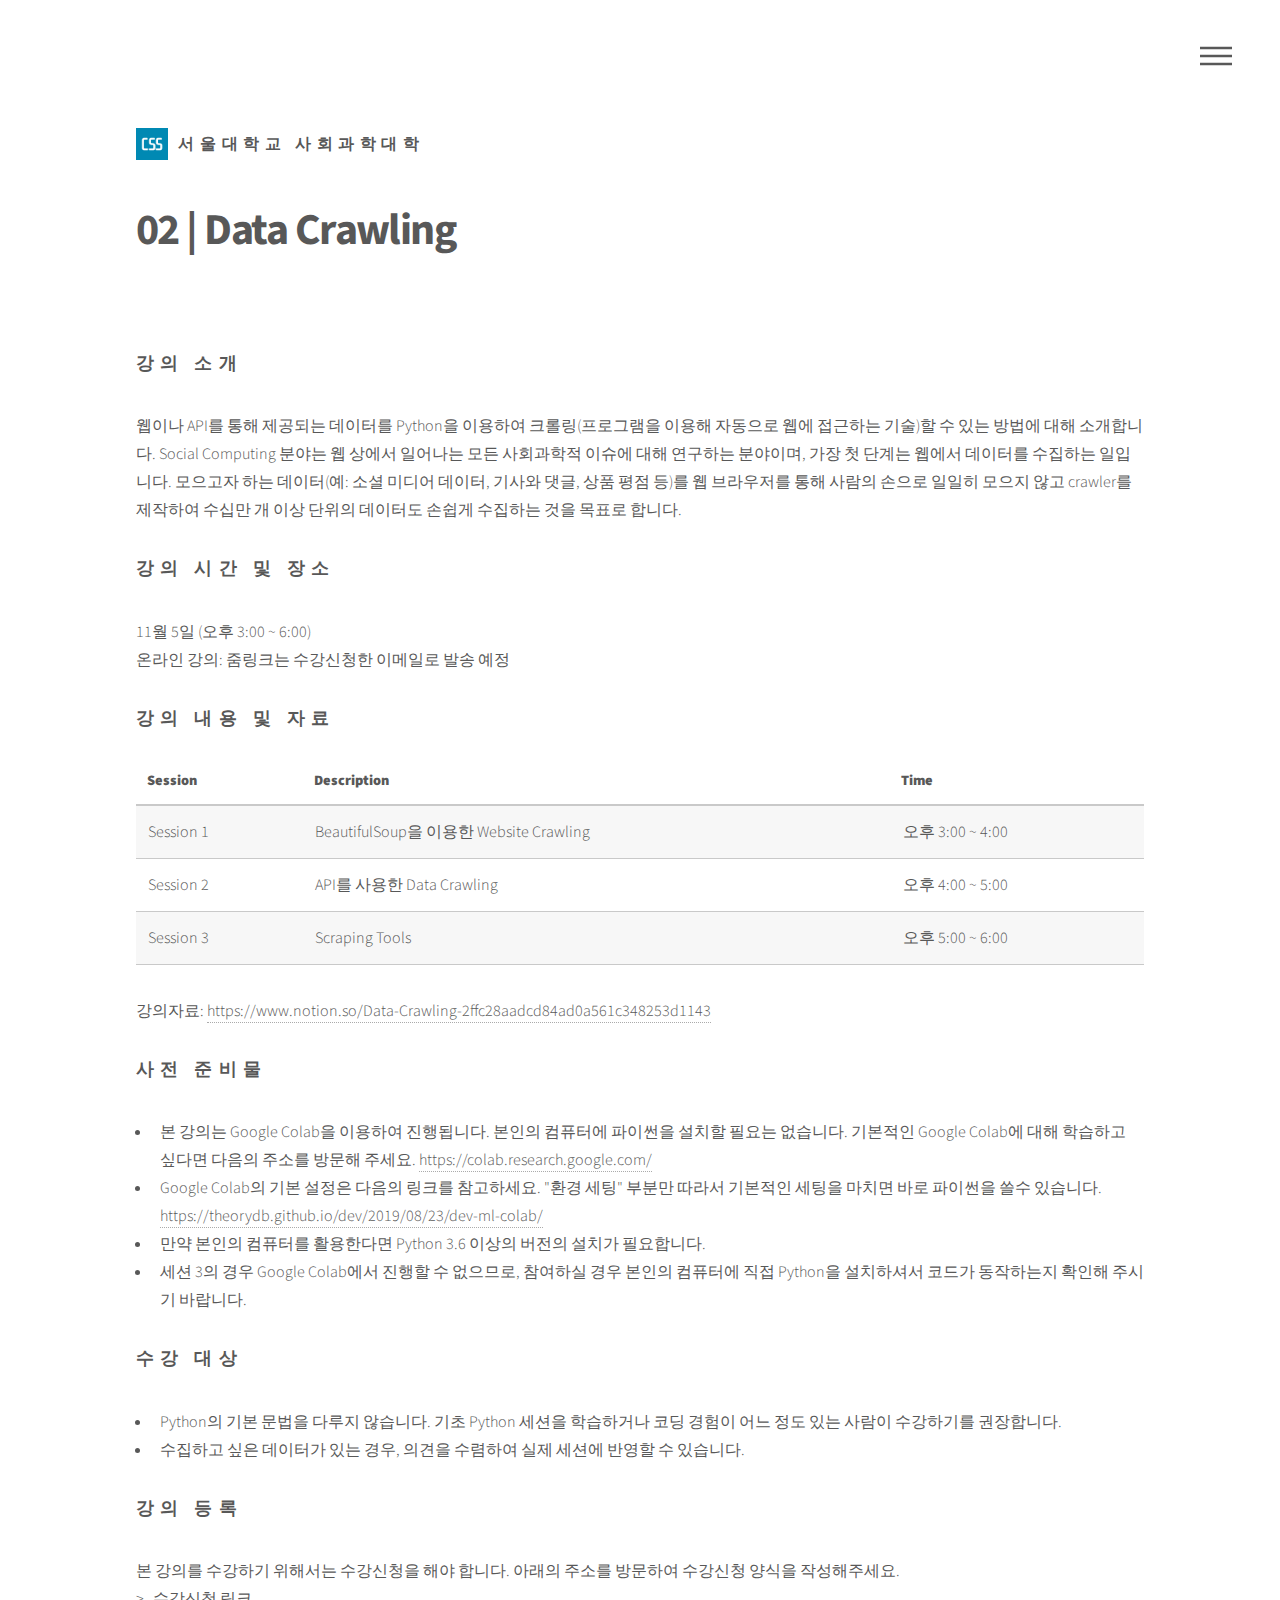
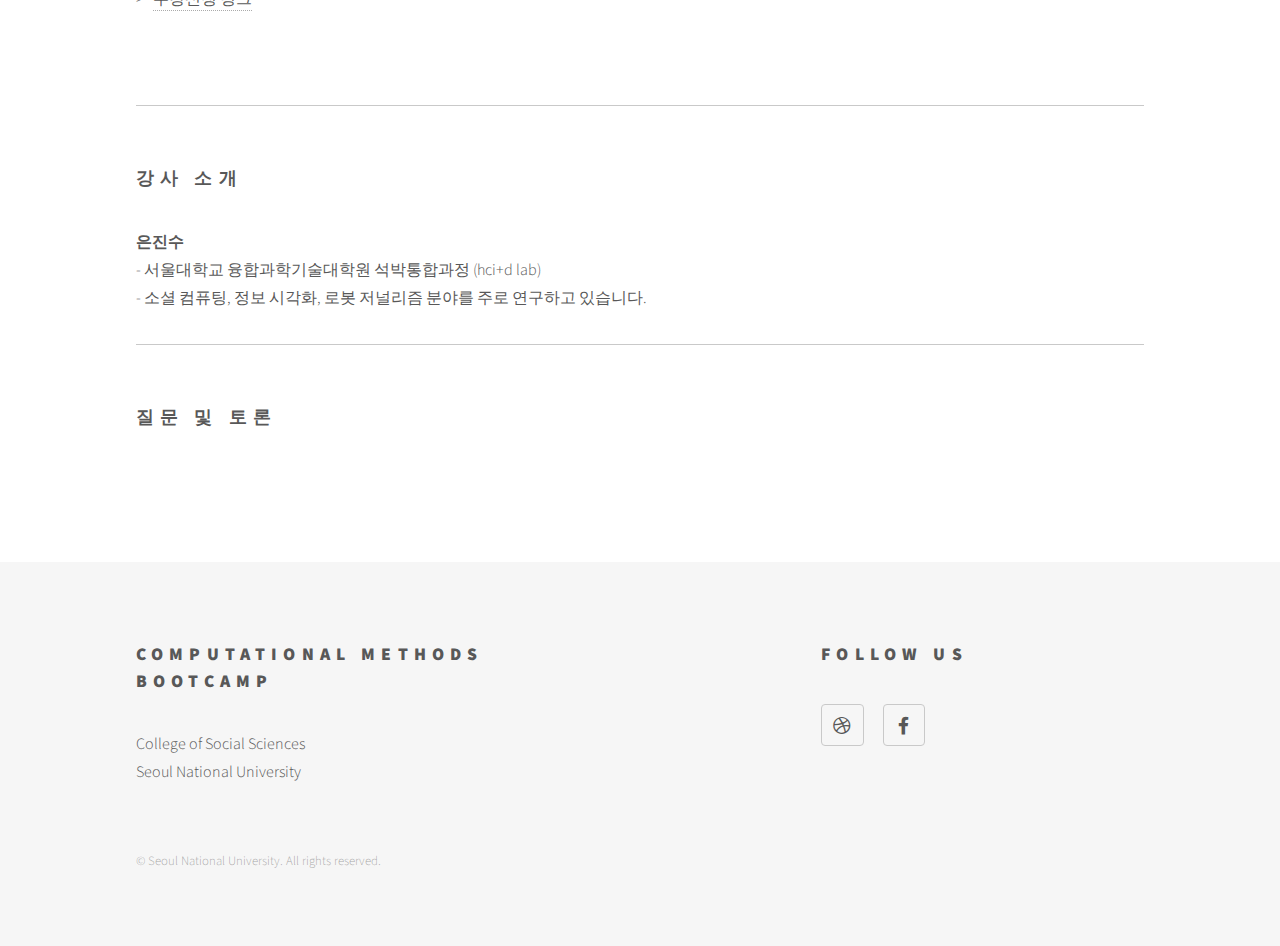
==== commit 77d9d414: "Update crawling.html" ====
--- a/crawling.html
+++ b/crawling.html
@@ -108,7 +108,7 @@
 							<h2>수강 대상</h2>
 							<ul>
 								<li>Python의 기본 문법을 다루지 않습니다. 기초 Python 세션을 학습하거나 코딩 경험이 어느 정도 있는 사람이 수강하기를 권장합니다.</li>
-								<li>집하고 싶은 데이터가 있는 경우, 의견을 수렴하여 실제 세션에 반영할 수 있습니다.</li>
+								<li>수집하고 싶은 데이터가 있는 경우, 의견을 수렴하여 실제 세션에 반영할 수 있습니다.</li>
 							</ul>
 
 							<h2>강의 등록</h2>
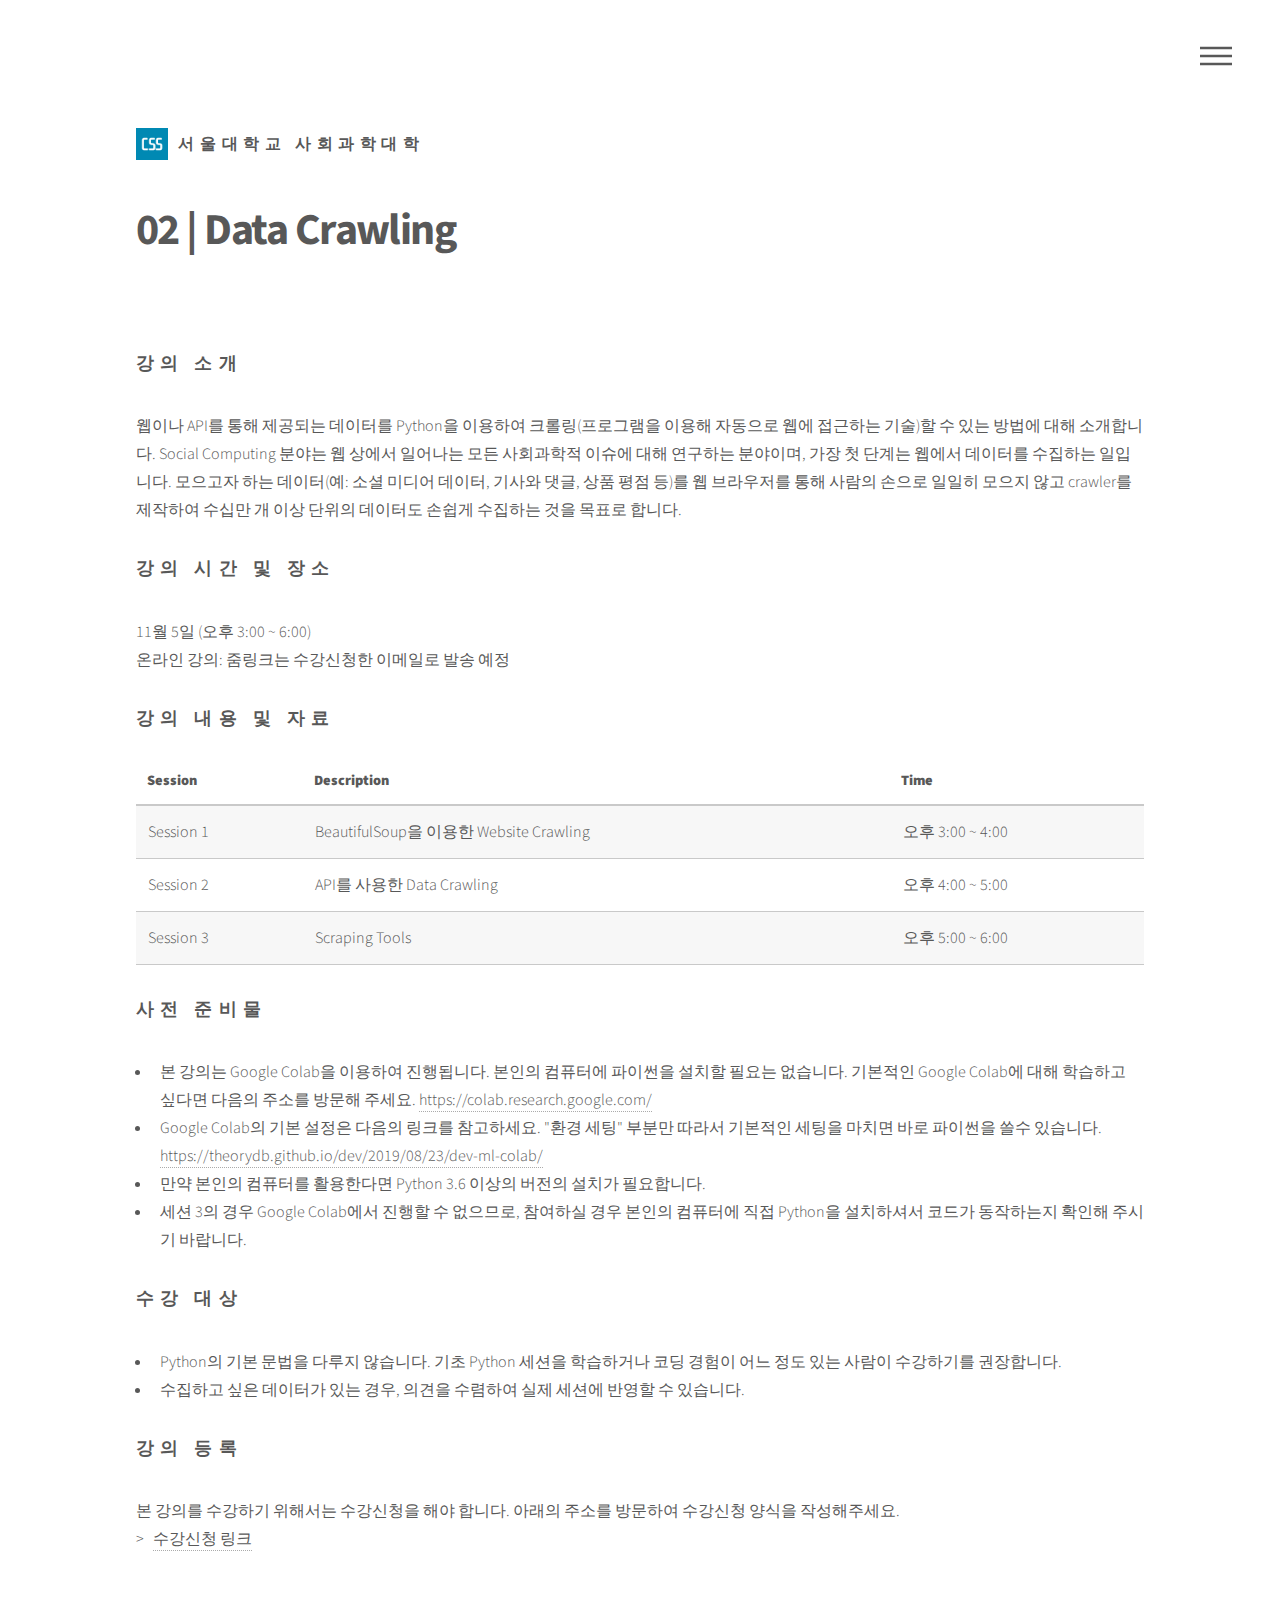
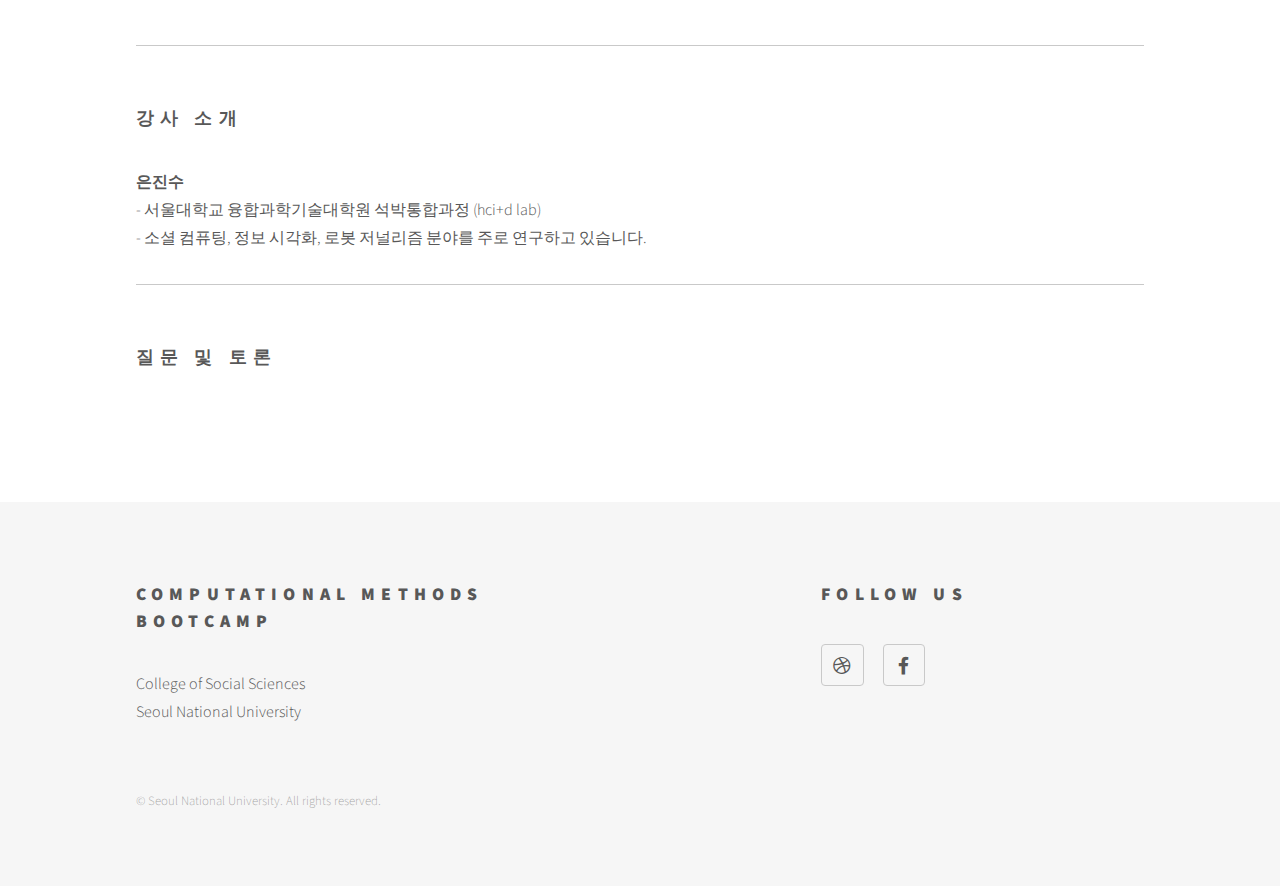
==== commit 47ade4bc: "강의자료 제거" ====
--- a/crawling.html
+++ b/crawling.html
@@ -94,7 +94,7 @@
 										</tr>
 									</tbody>
 								</table>
-								<p>강의자료: <a href="https://www.notion.so/Data-Crawling-2ffc28aadcd84ad0a561c348253d1143">https://www.notion.so/Data-Crawling-2ffc28aadcd84ad0a561c348253d1143</a></p>
+								<!-- <p>강의자료: <a href="https://www.notion.so/Data-Crawling-2ffc28aadcd84ad0a561c348253d1143">https://www.notion.so/Data-Crawling-2ffc28aadcd84ad0a561c348253d1143</a></p> -->
 							</div>
 
 							<h2>사전 준비물</h2>
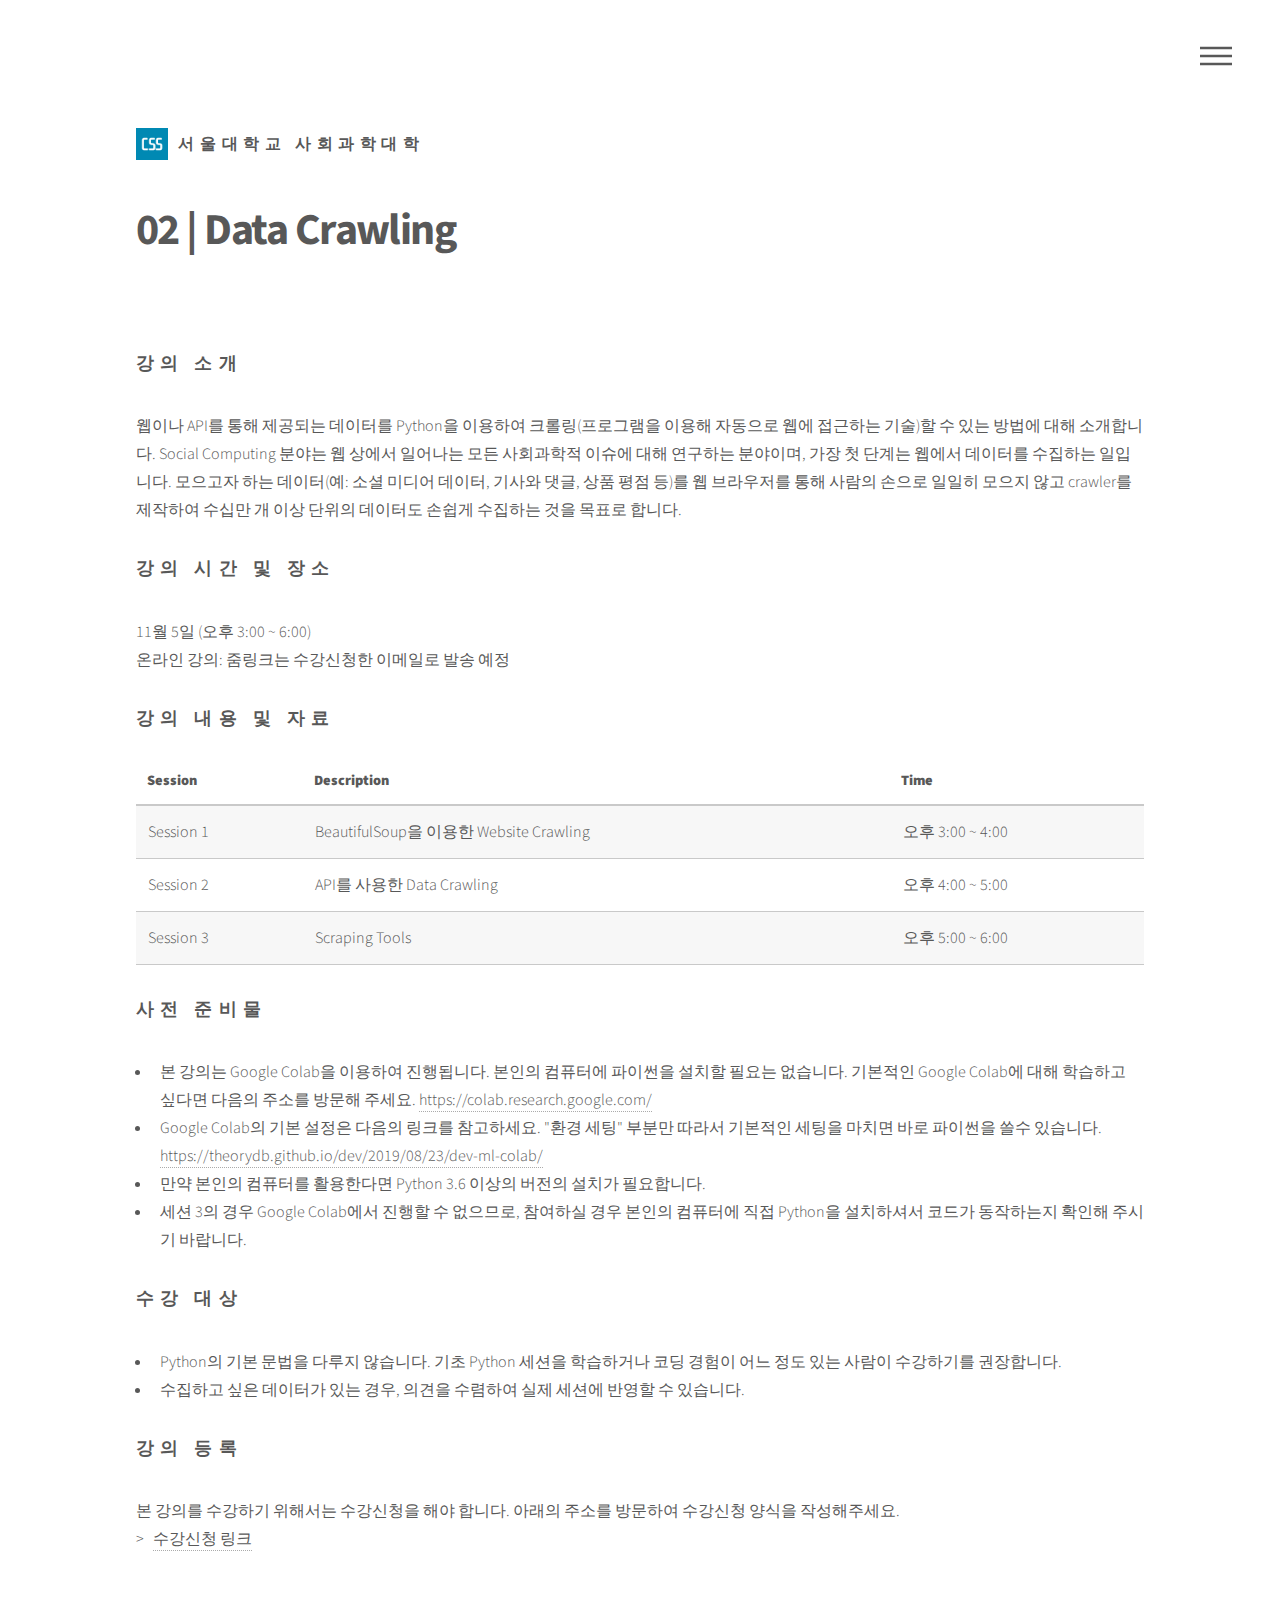
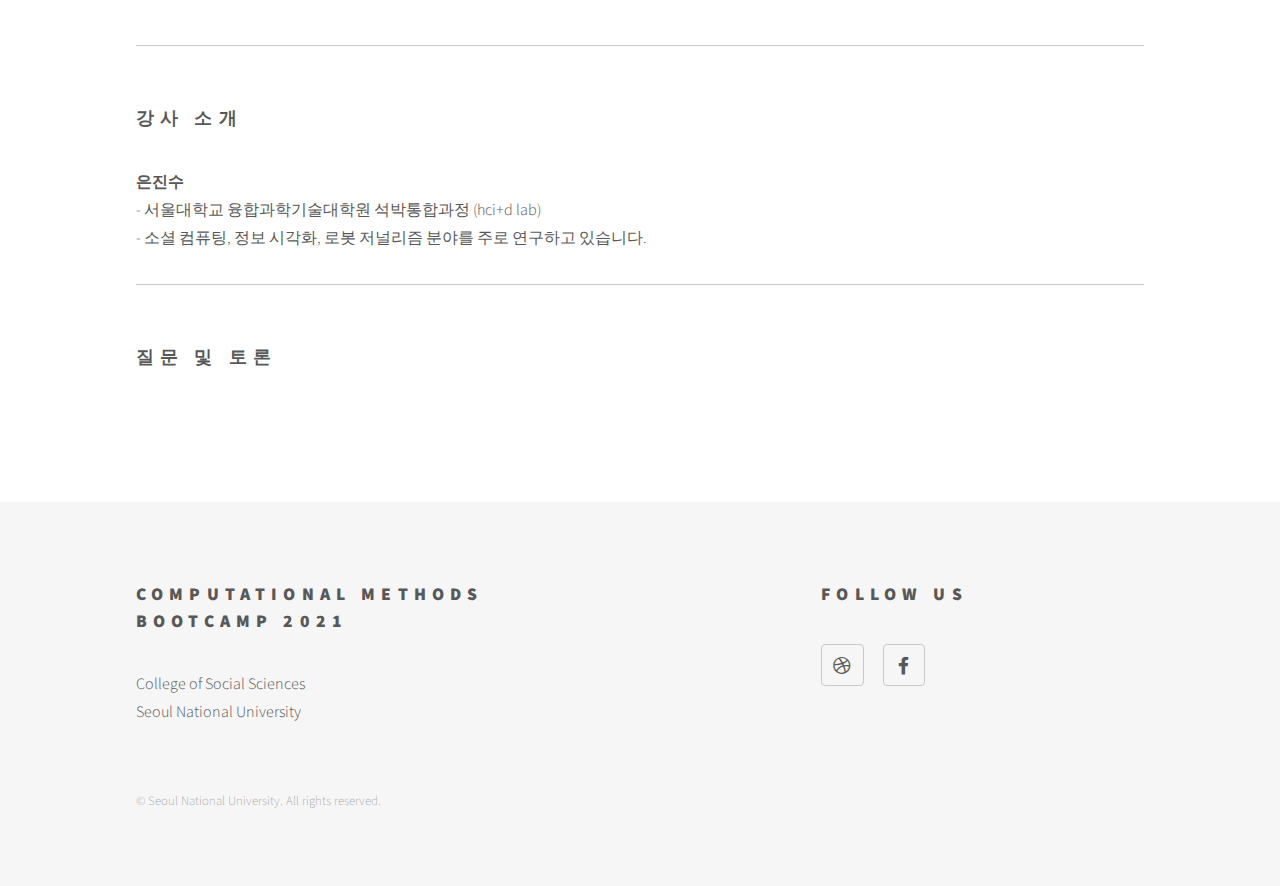
==== commit 3164b640: "updated pages" ====
--- a/crawling.html
+++ b/crawling.html
@@ -6,7 +6,7 @@
 -->
 <html>
 	<head>
-		<title>Computational Methods Bootcamp | Data Crawling</title>
+		<title>Computational Methods Bootcamp 2021 | Data Crawling</title>
 		<meta charset="utf-8" />
 		<meta name="viewport" content="width=device-width, initial-scale=1, user-scalable=no" />
 		<link rel="stylesheet" href="assets/css/main.css" />
@@ -158,7 +158,7 @@
 					<footer id="footer">
 						<div class="inner">
 							<section>
-								<h2>Computational Methods<br>Bootcamp</h2>
+								<h2>Computational Methods<br>Bootcamp 2021</h2>
 								<p>
 								College of Social Sciences<br>
 								Seoul National University
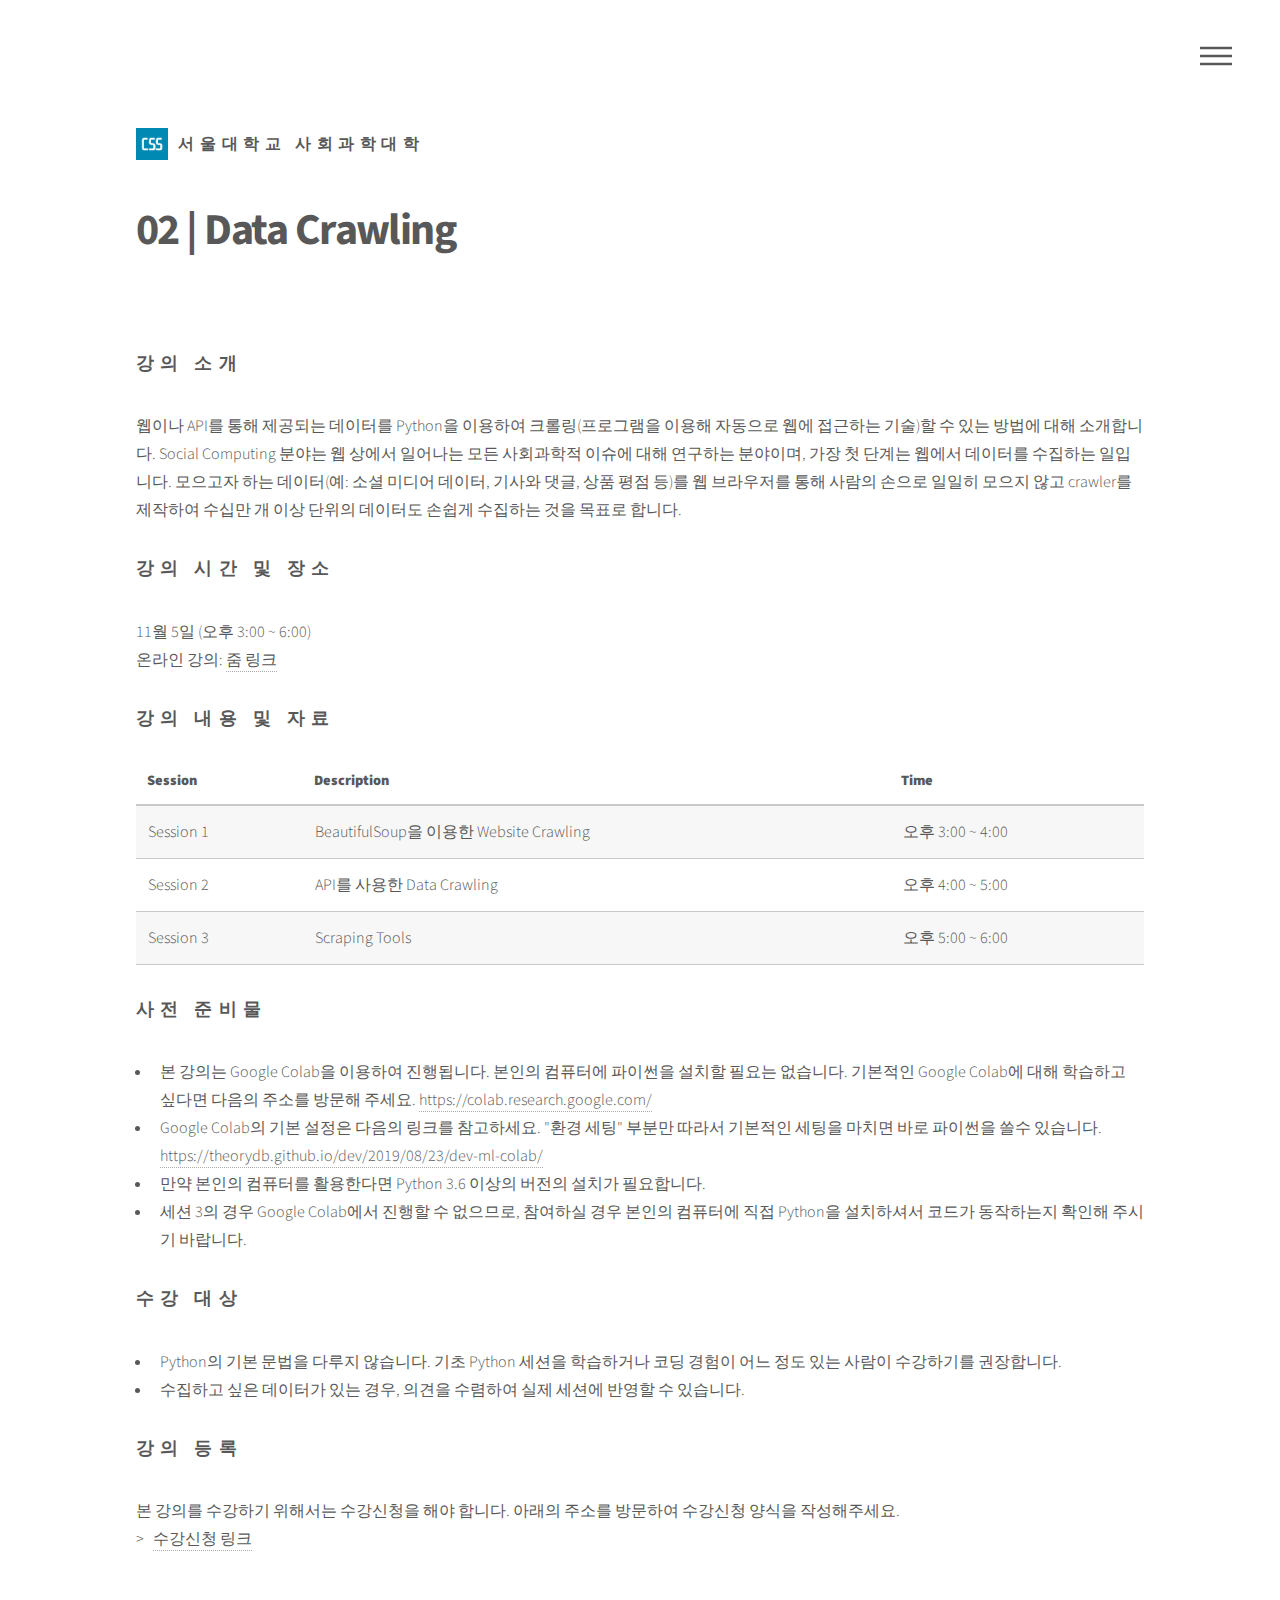
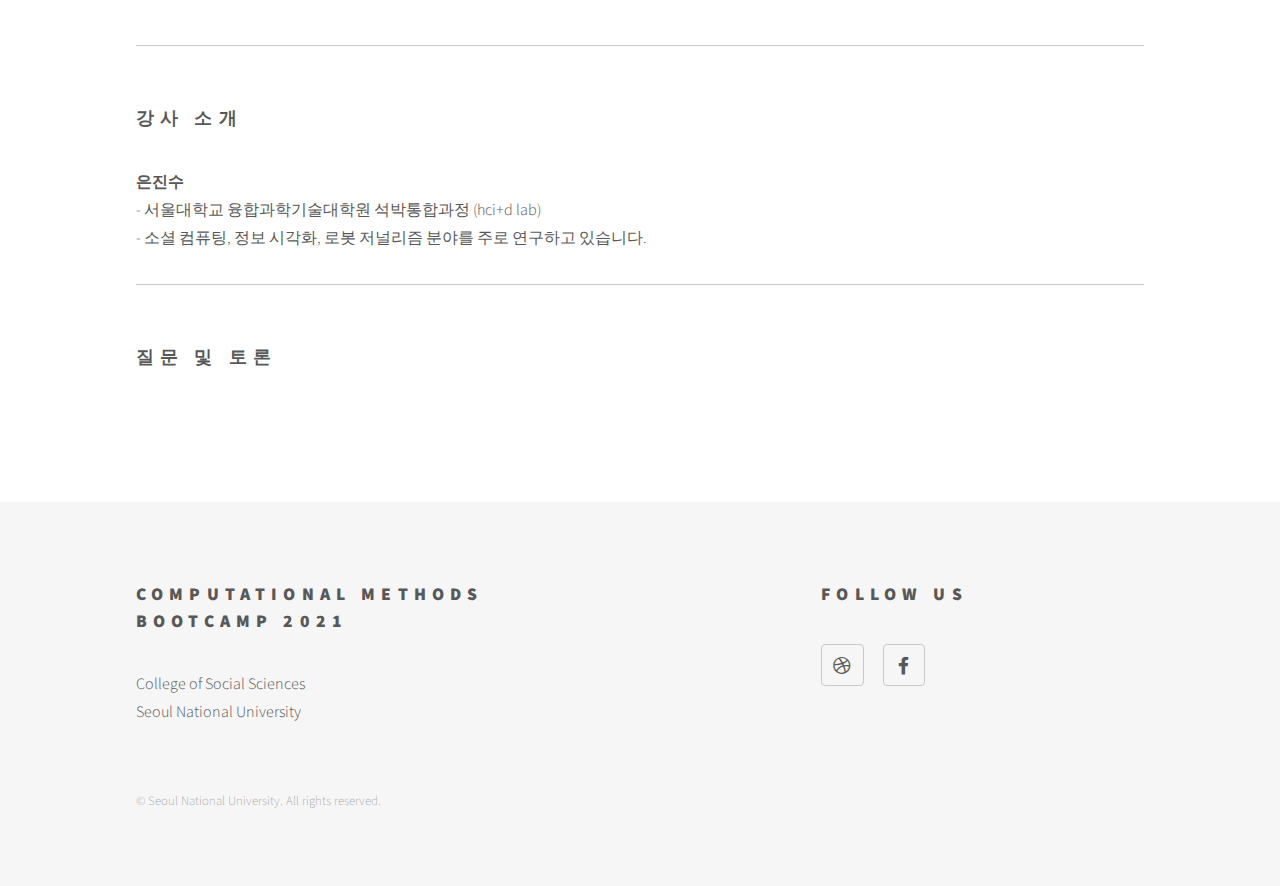
==== commit 891ddba0: "데이터 크롤링 강의주소 넣음" ====
--- a/crawling.html
+++ b/crawling.html
@@ -64,7 +64,7 @@
 							</p>
 							
 							<h2>강의 시간 및 장소</h2>
-							<p>11월 5일 (오후 3:00 ~ 6:00)<br>온라인 강의: 줌링크는 수강신청한 이메일로 발송 예정</p>
+							<p>11월 5일 (오후 3:00 ~ 6:00)<br>온라인 강의: <a href="https://snu-ac-kr.zoom.us/j/88283517498">줌 링크</a></p>
 
 							<h2>강의 내용 및 자료</h2>
 							<div class="table-wrapper">
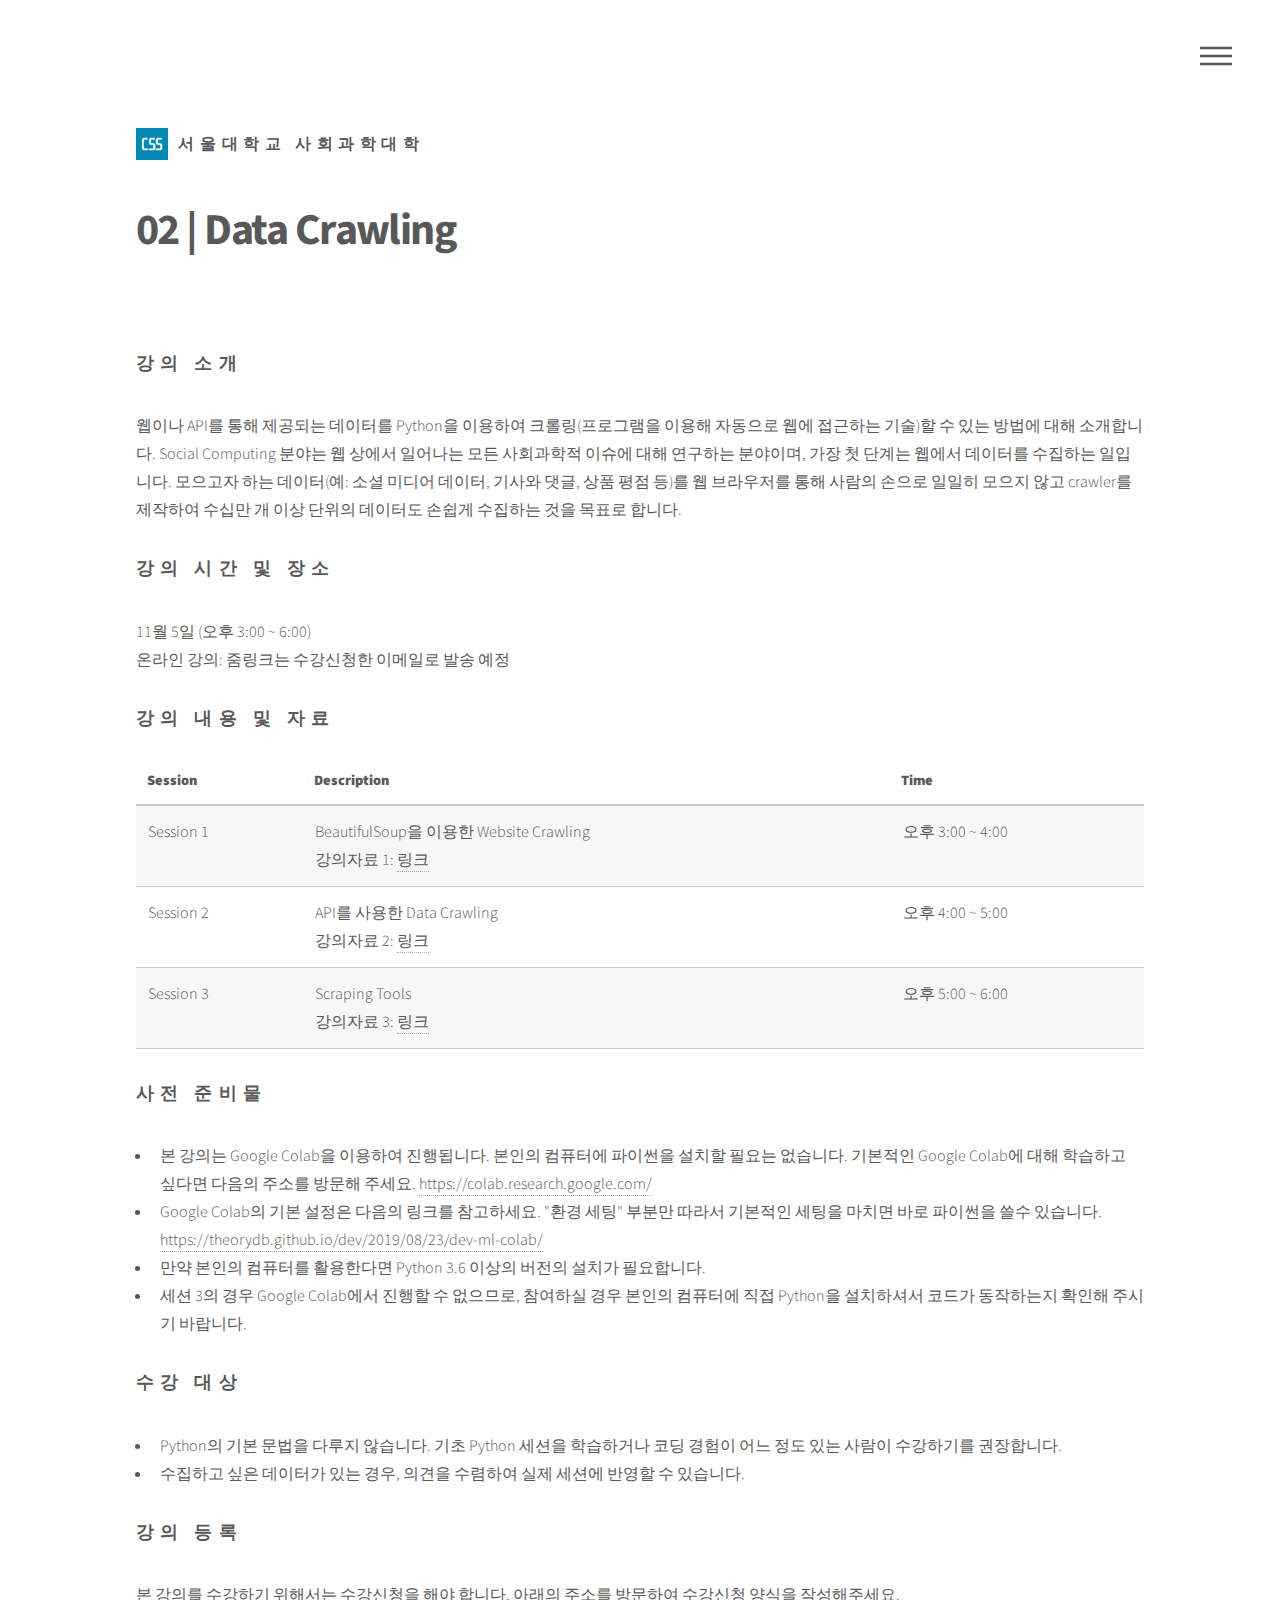
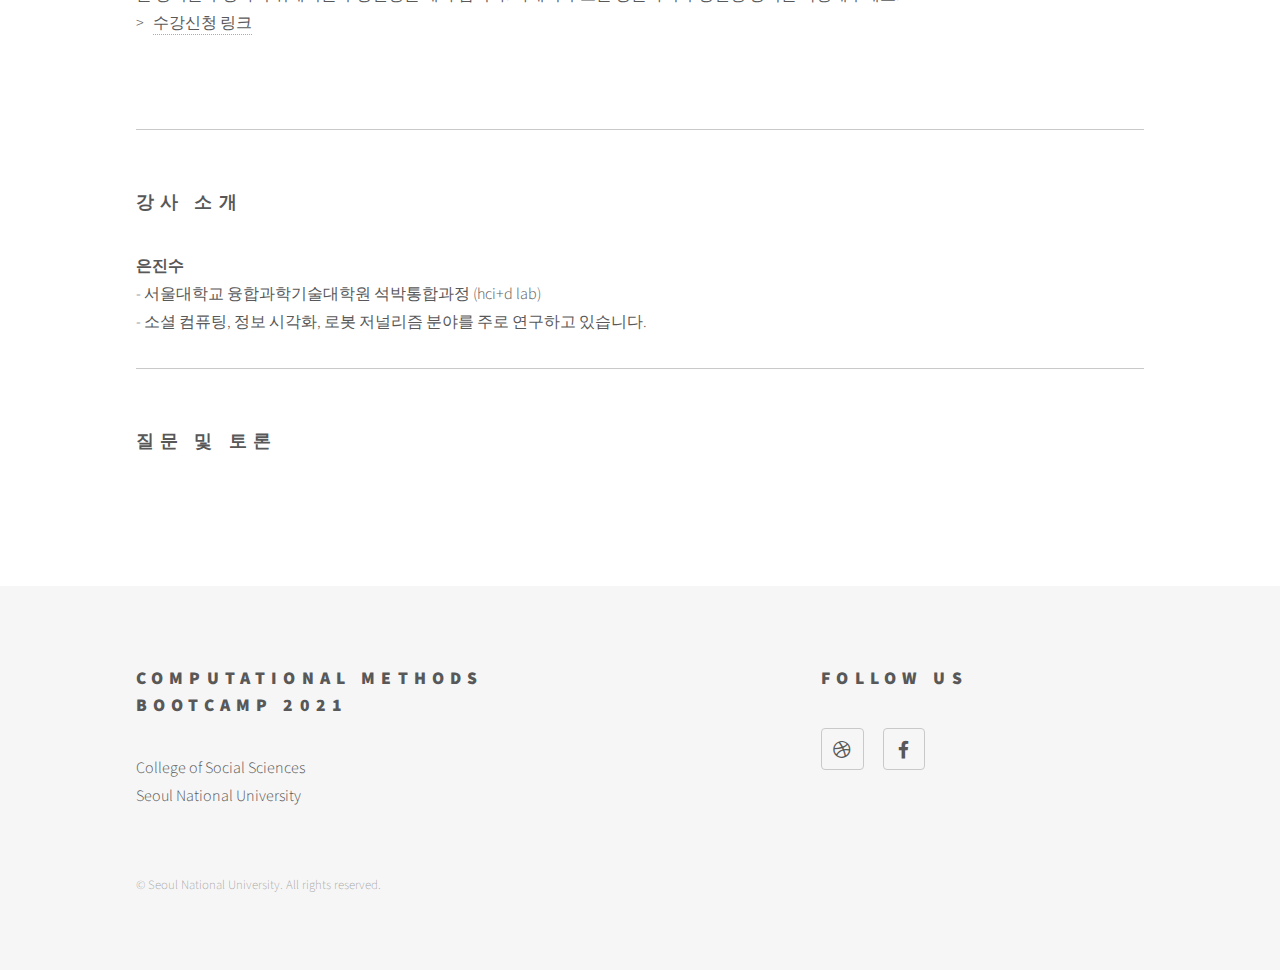
==== commit e85e6235: "파이썬 교수자용 강의자료, 데이터 크롤링 강의자료 업로드" ====
--- a/crawling.html
+++ b/crawling.html
@@ -64,7 +64,7 @@
 							</p>
 							
 							<h2>강의 시간 및 장소</h2>
-							<p>11월 5일 (오후 3:00 ~ 6:00)<br>온라인 강의: <a href="https://snu-ac-kr.zoom.us/j/88283517498">줌 링크</a></p>
+							<p>11월 5일 (오후 3:00 ~ 6:00)<br>온라인 강의: 줌링크는 수강신청한 이메일로 발송 예정</p>
 
 							<h2>강의 내용 및 자료</h2>
 							<div class="table-wrapper">
@@ -79,17 +79,23 @@
 									<tbody>
 										<tr>
 											<td>Session 1</td>
-											<td>BeautifulSoup을 이용한 Website Crawling</td>
+											<td>BeautifulSoup을 이용한 Website Crawling
+												<br>강의자료 1: <a href="https://jinsueun.notion.site/Web-Scraping-2021-Session-1-9d575ab5cbb6480c8e2cec01fe982531" target="_blank">링크</a>
+											</td>
 											<td>오후 3:00 ~ 4:00</td>
 										</tr>
 										<tr>
 											<td>Session 2</td>
-											<td>API를 사용한 Data Crawling</td>
+											<td>API를 사용한 Data Crawling
+												<br>강의자료 2: <a href="https://jinsueun.notion.site/Web-Scraping-2021-Session-2-15f276ab61554060b7c634b31f3a5fdf" target="_blank">링크</a>
+											</td>
 											<td>오후 4:00 ~ 5:00</td>
 										</tr>
 										<tr>
 											<td>Session 3</td>
-											<td>Scraping Tools</td>
+											<td>Scraping Tools
+												<br>강의자료 3: <a href="https://jinsueun.notion.site/Web-Scraping-2021-Session-3-9be01956e8884de1bc856ae7dc9f12cf" target="_blank">링크</a>
+											</td>
 											<td>오후 5:00 ~ 6:00</td>
 										</tr>
 									</tbody>
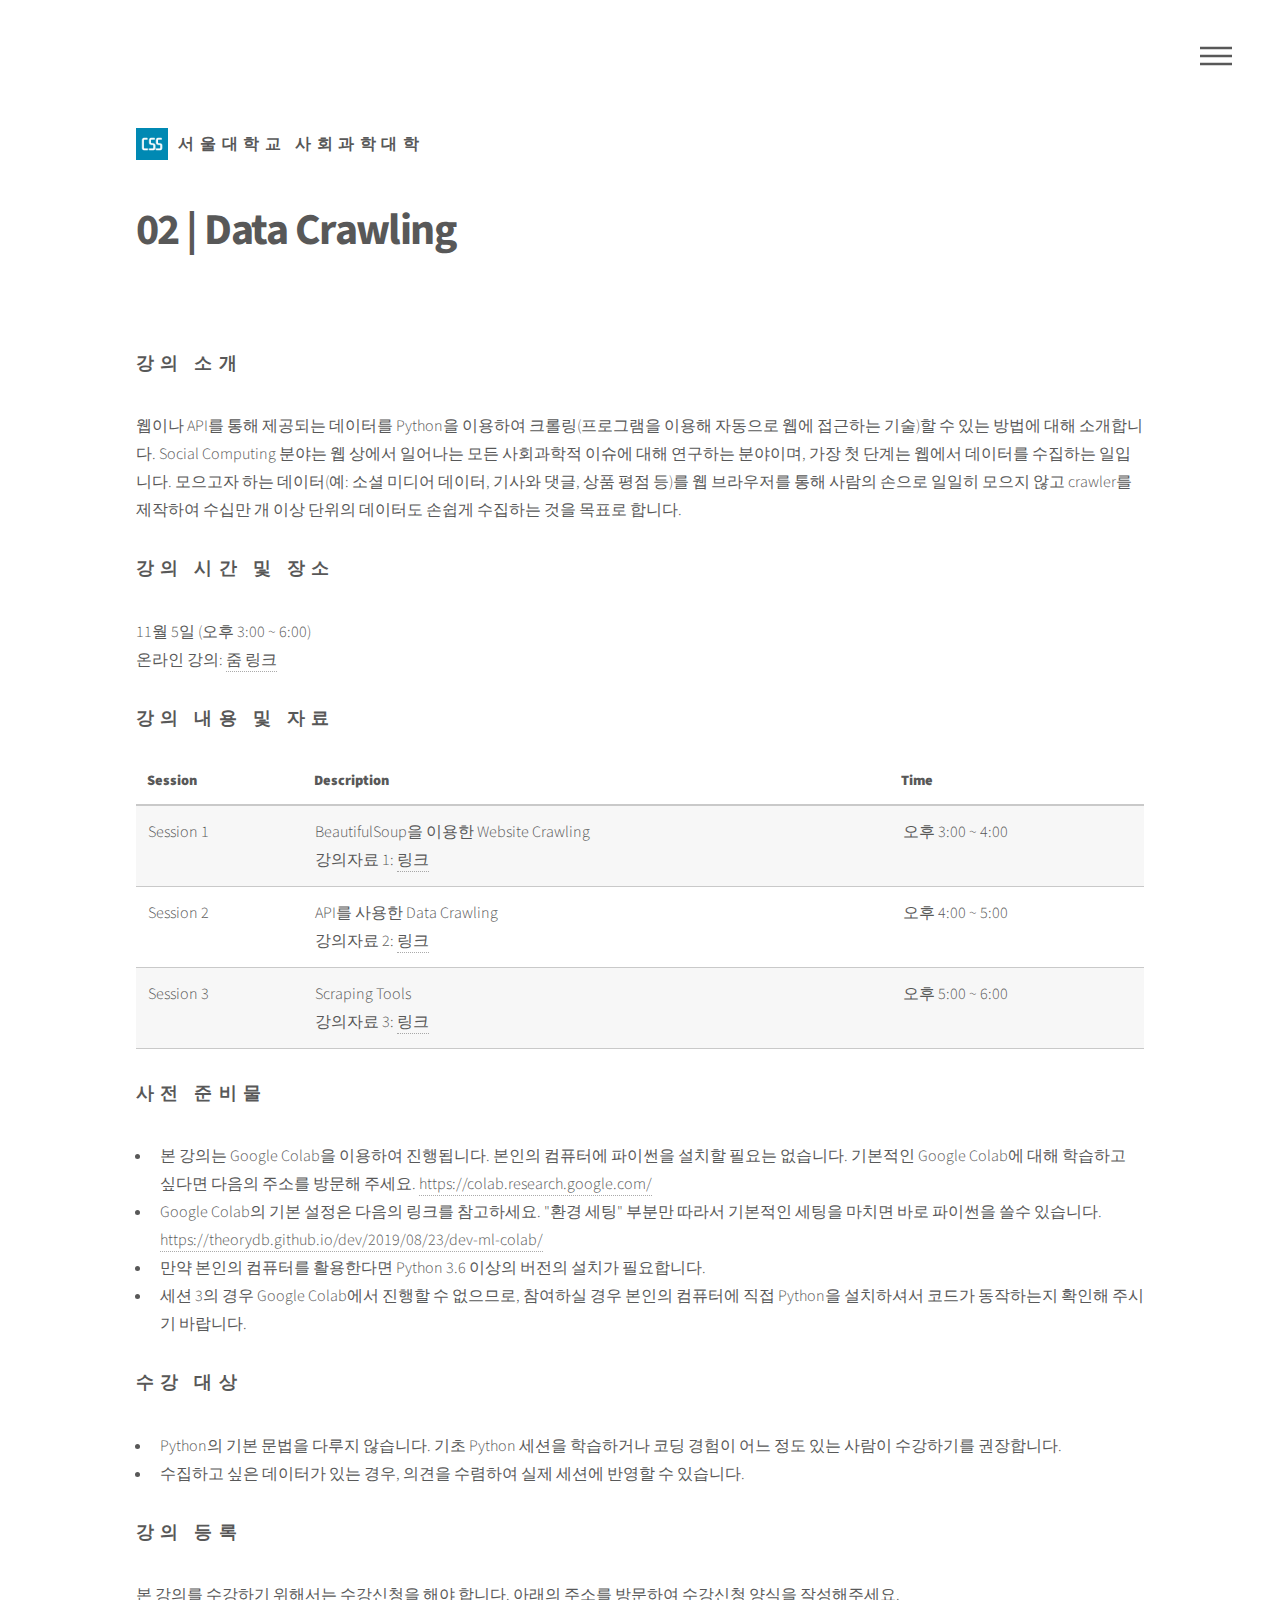
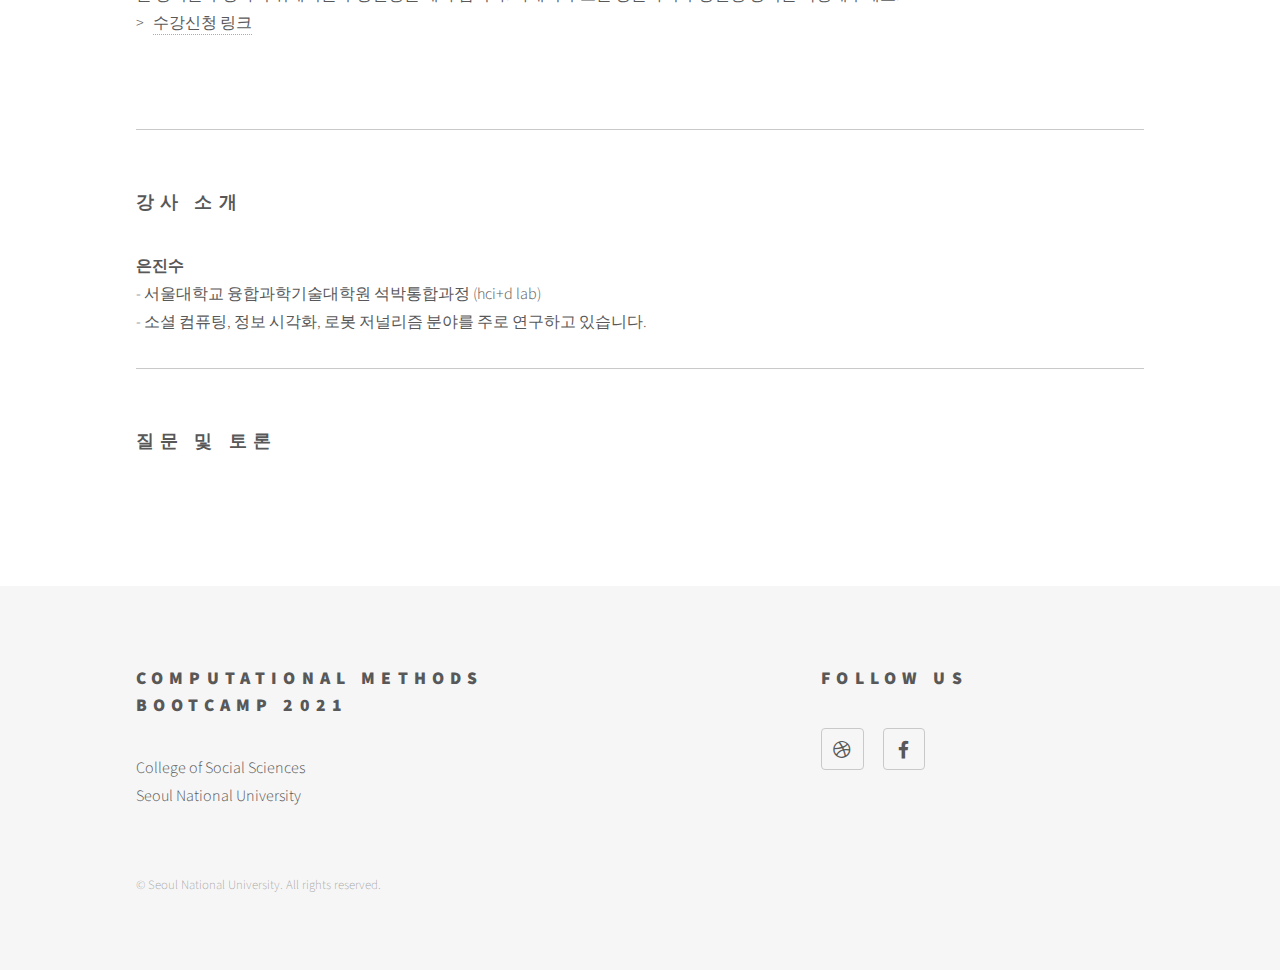
==== commit 4ee07e66: "Merge branch 'master' of https://github.com/csssnu/method-bootcamp-2021" ====
--- a/crawling.html
+++ b/crawling.html
@@ -64,7 +64,7 @@
 							</p>
 							
 							<h2>강의 시간 및 장소</h2>
-							<p>11월 5일 (오후 3:00 ~ 6:00)<br>온라인 강의: 줌링크는 수강신청한 이메일로 발송 예정</p>
+							<p>11월 5일 (오후 3:00 ~ 6:00)<br>온라인 강의: <a href="https://snu-ac-kr.zoom.us/j/88283517498">줌 링크</a></p>
 
 							<h2>강의 내용 및 자료</h2>
 							<div class="table-wrapper">
